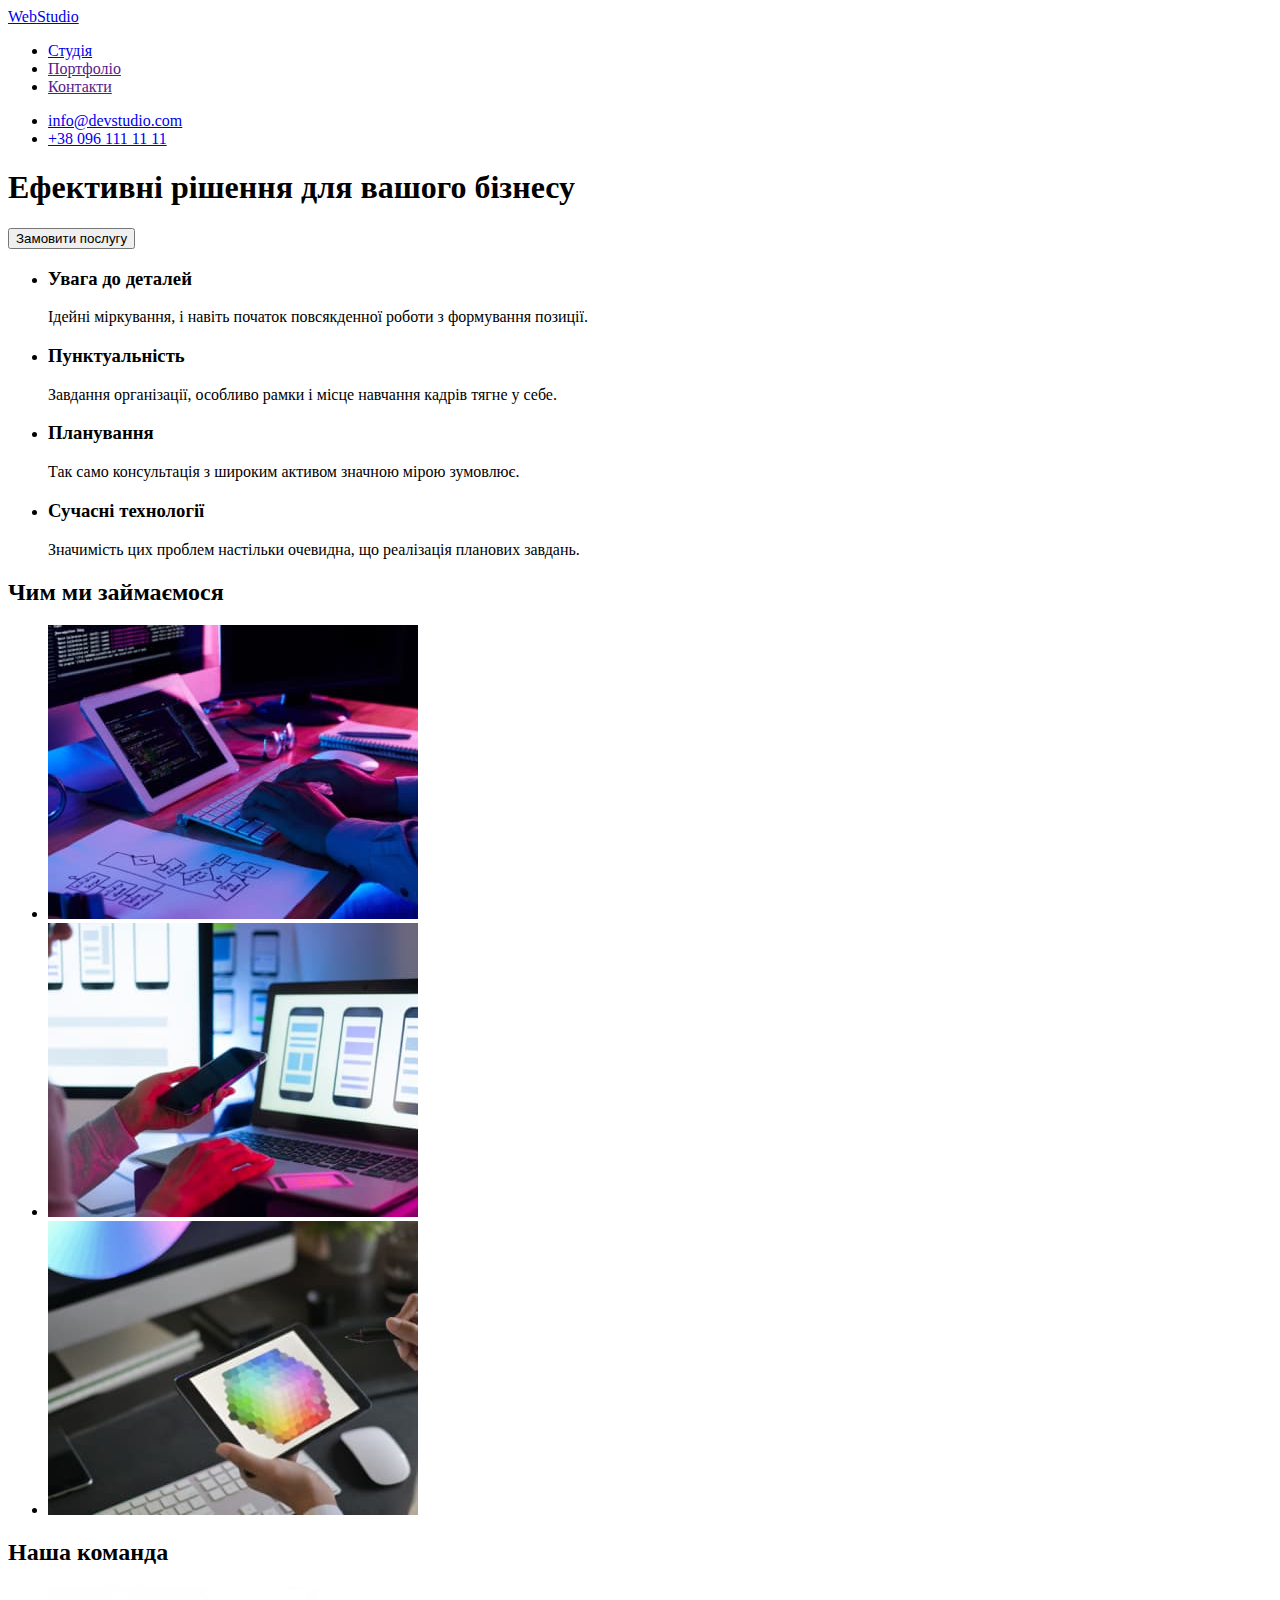
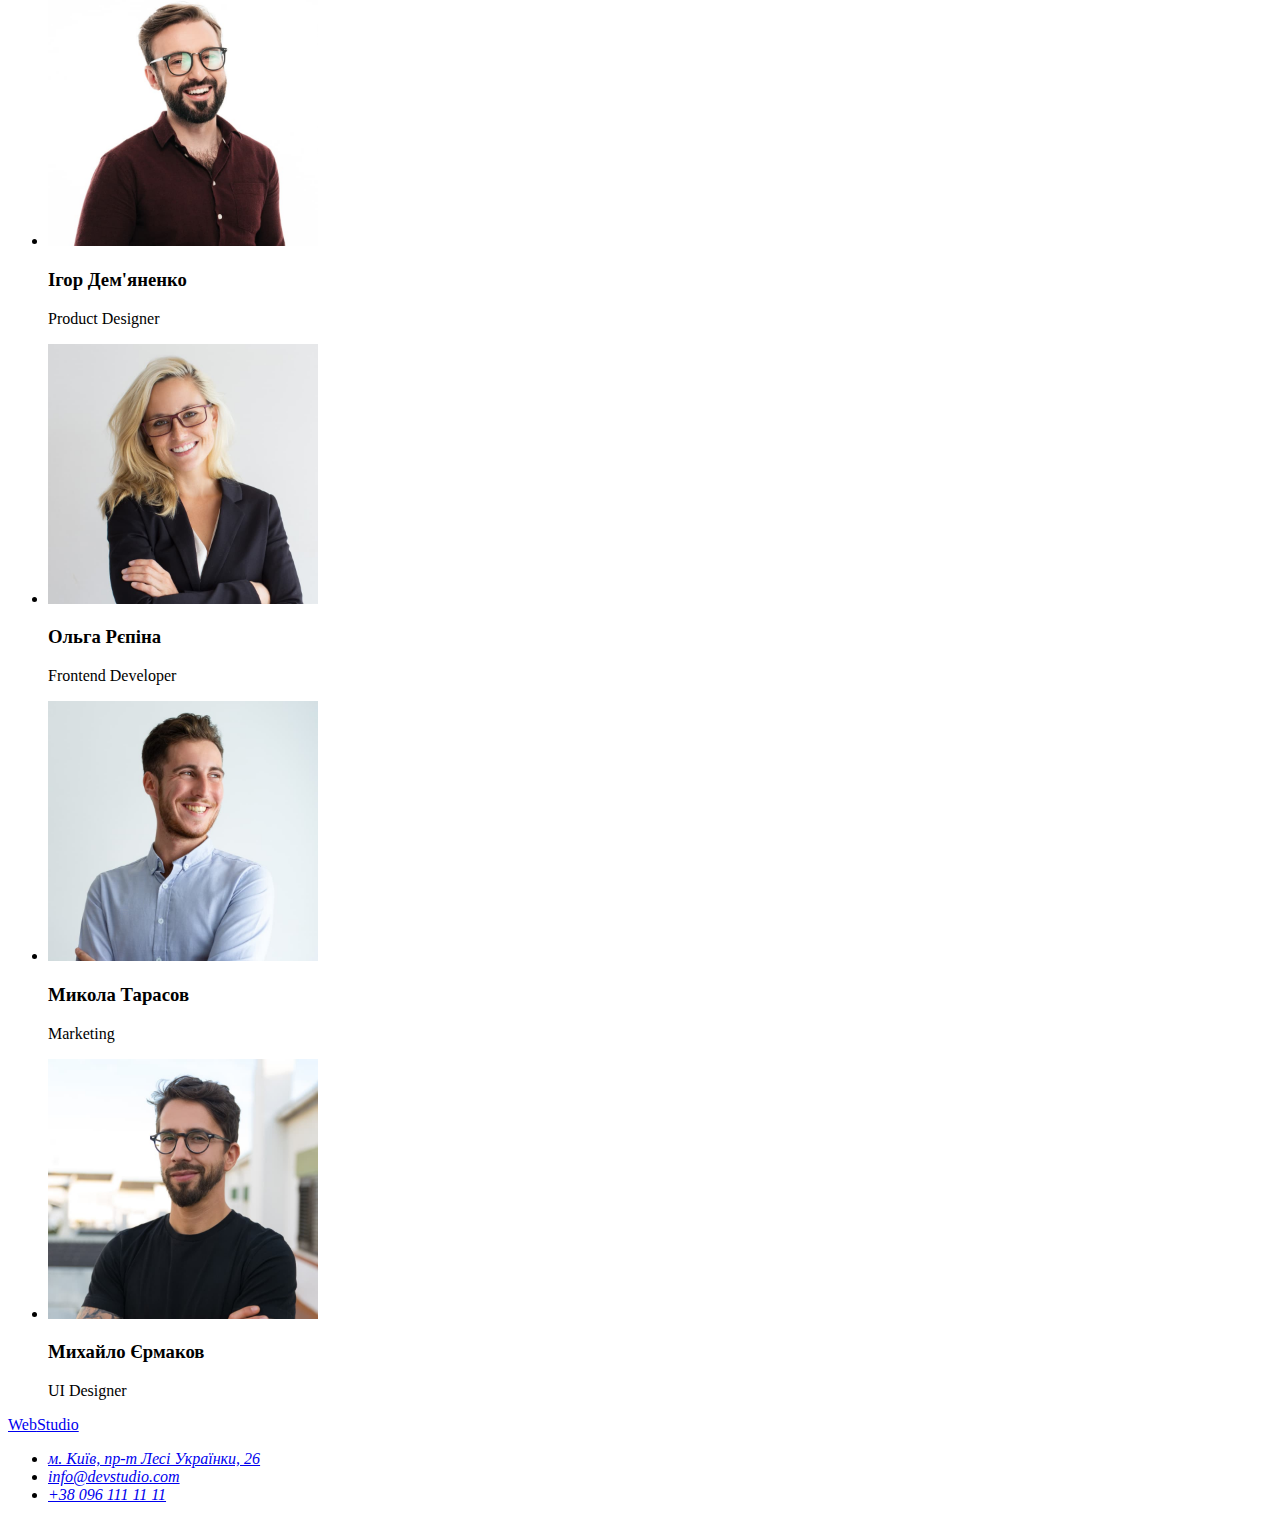
==== index.html @ d1d33bdf "hw-1" ====
<!DOCTYPE html>
<html lang="uk">
  <head>
    <meta charset="UTF-8" />
    <meta http-equiv="X-UA-Compatible" content="IE=edge" />
    <meta name="viewport" content="width=device-width, initial-scale=1.0" />
    <title>WebStudio</title>
  </head>
  <body>
    <header>
      <nav>
        <a href="./index.html">Web<span>Studio</span></a>
        <ul>
          <li><a href="./index.html">Студія</a></li>
          <li><a href="">Портфоліо</a></li>
          <li><a href="">Контакти</a></li>
        </ul>
      </nav>
      <ul>
        <li><a href="mailto:info@devstudio.com">info@devstudio.com</a></li>
        <li><a href="tel:+380961111111">+38 096 111 11 11</a></li>
      </ul>
    </header>
    <main>
      <section>
        <h1>Ефективні рішення для вашого бізнесу</h1>
        <button type="button">Замовити послугу</button>
      </section>
      <section>
        <h2 hidden>Наші переваги</h2>
        <ul>
          <li>
            <h3>Увага до деталей</h3>
            <p>
              Ідейні міркування, і навіть початок повсякденної роботи з
              формування позиції.
            </p>
          </li>
          <li>
            <h3>Пунктуальність</h3>
            <p>
              Завдання організації, особливо рамки і місце навчання кадрів тягне
              у себе.
            </p>
          </li>
          <li>
            <h3>Планування</h3>
            <p>
              Так само консультація з широким активом значною мірою зумовлює.
            </p>
          </li>
          <li>
            <h3>Сучасні технології</h3>
            <p>
              Значимість цих проблем настільки очевидна, що реалізація планових
              завдань.
            </p>
          </li>
        </ul>
      </section>
      <section>
        <h2>Чим ми займаємося</h2>
        <ul>
          <li>
            <img
              src="./img/box-1.jpg"
              alt="Ми створюємо сайт"
              width="370"
              height="294"
            />
          </li>
          <li>
            <img
              src="./img/box-2.jpg"
              alt="Ми тестуємо сайт"
              width="370"
              height="294"
            />
          </li>
          <li>
            <img
              src="./img/box-3.jpg"
              alt="Ми робимо дезайн сайту"
              width="370"
              height="294"
            />
          </li>
        </ul>
      </section>
      <section>
        <h2>Наша команда</h2>
        <ul>
          <li>
            <img
              src="./img/team-card-1.jpg"
              alt="Ігор Дем'яненко"
              width="270"
              height="260"
            />
            <h3>Ігор Дем'яненко</h3>
            <p lang="eu">Product Designer</p>
          </li>
          <li>
            <img
              src="./img/team-card-2.jpg"
              alt="Ольга Рєпіна"
              width="270"
              height="260"
            />
            <h3>Ольга Рєпіна</h3>
            <p lang="eu">Frontend Developer</p>
          </li>
          <li>
            <img
              src="./img/team-card-3.jpg"
              alt="Микола Тарасов"
              width="270"
              height="260"
            />
            <h3>Микола Тарасов</h3>
            <p lang="eu">Marketing</p>
          </li>
          <li>
            <img
              src="./img/team-card-4.jpg"
              alt="Михайло Єрмаков"
              width="270"
              height="260"
            />
            <h3>Михайло Єрмаков</h3>
            <p lang="eu">UI Designer</p>
          </li>
        </ul>
      </section>
    </main>
    <footer>
      <a href="./index.html">Web<span>Studio</span></a>
      <address>
        <ul>
          <li>
            <a
              href="https://maps.app.goo.gl/oo9JEj8RaT61p5Eb7"
              target="_blank"
              rel="noreferrer noopener nofollow"
              >м. Київ, пр-т Лесі Українки, 26</a
            >
          </li>
          <li><a href="mailto:info@devstudio.com">info@devstudio.com</a></li>
          <li><a href="tel:+380961111111">+38 096 111 11 11</a></li>
        </ul>
      </address>
    </footer>
  </body>
</html>
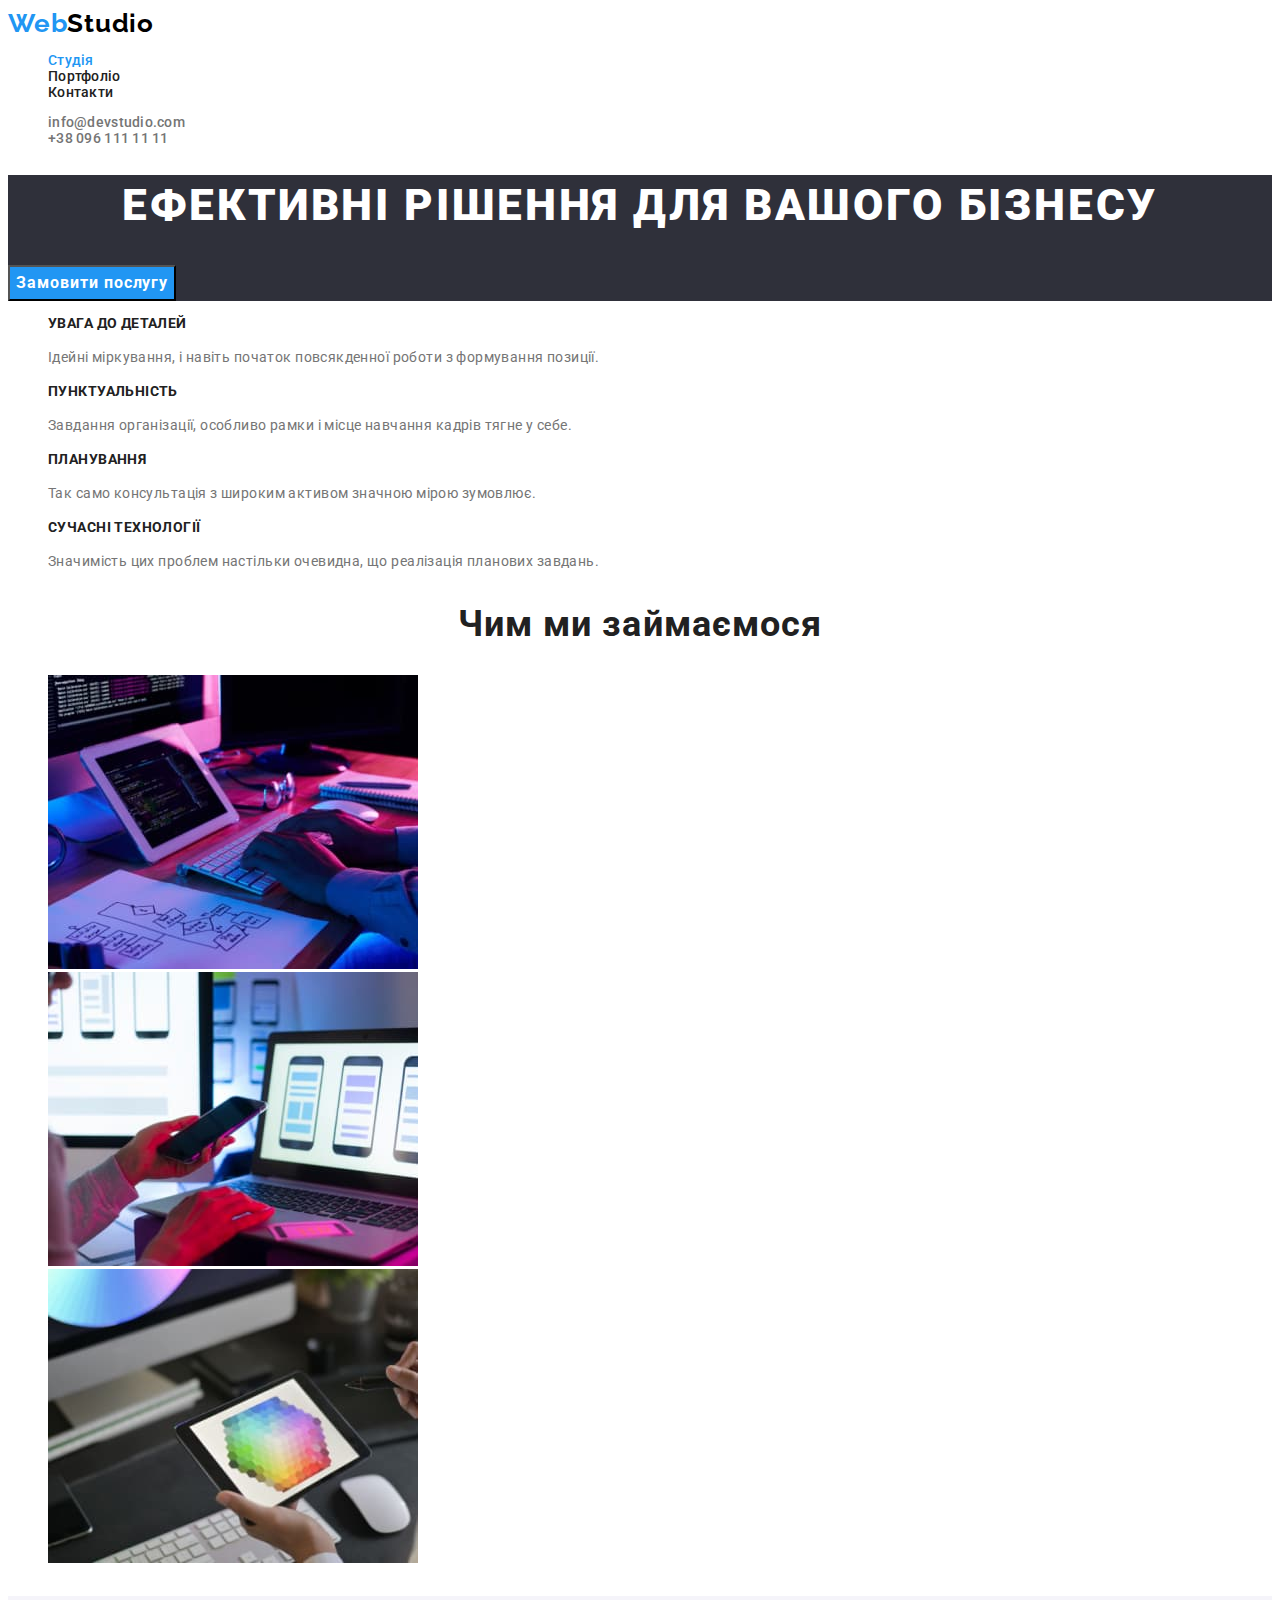
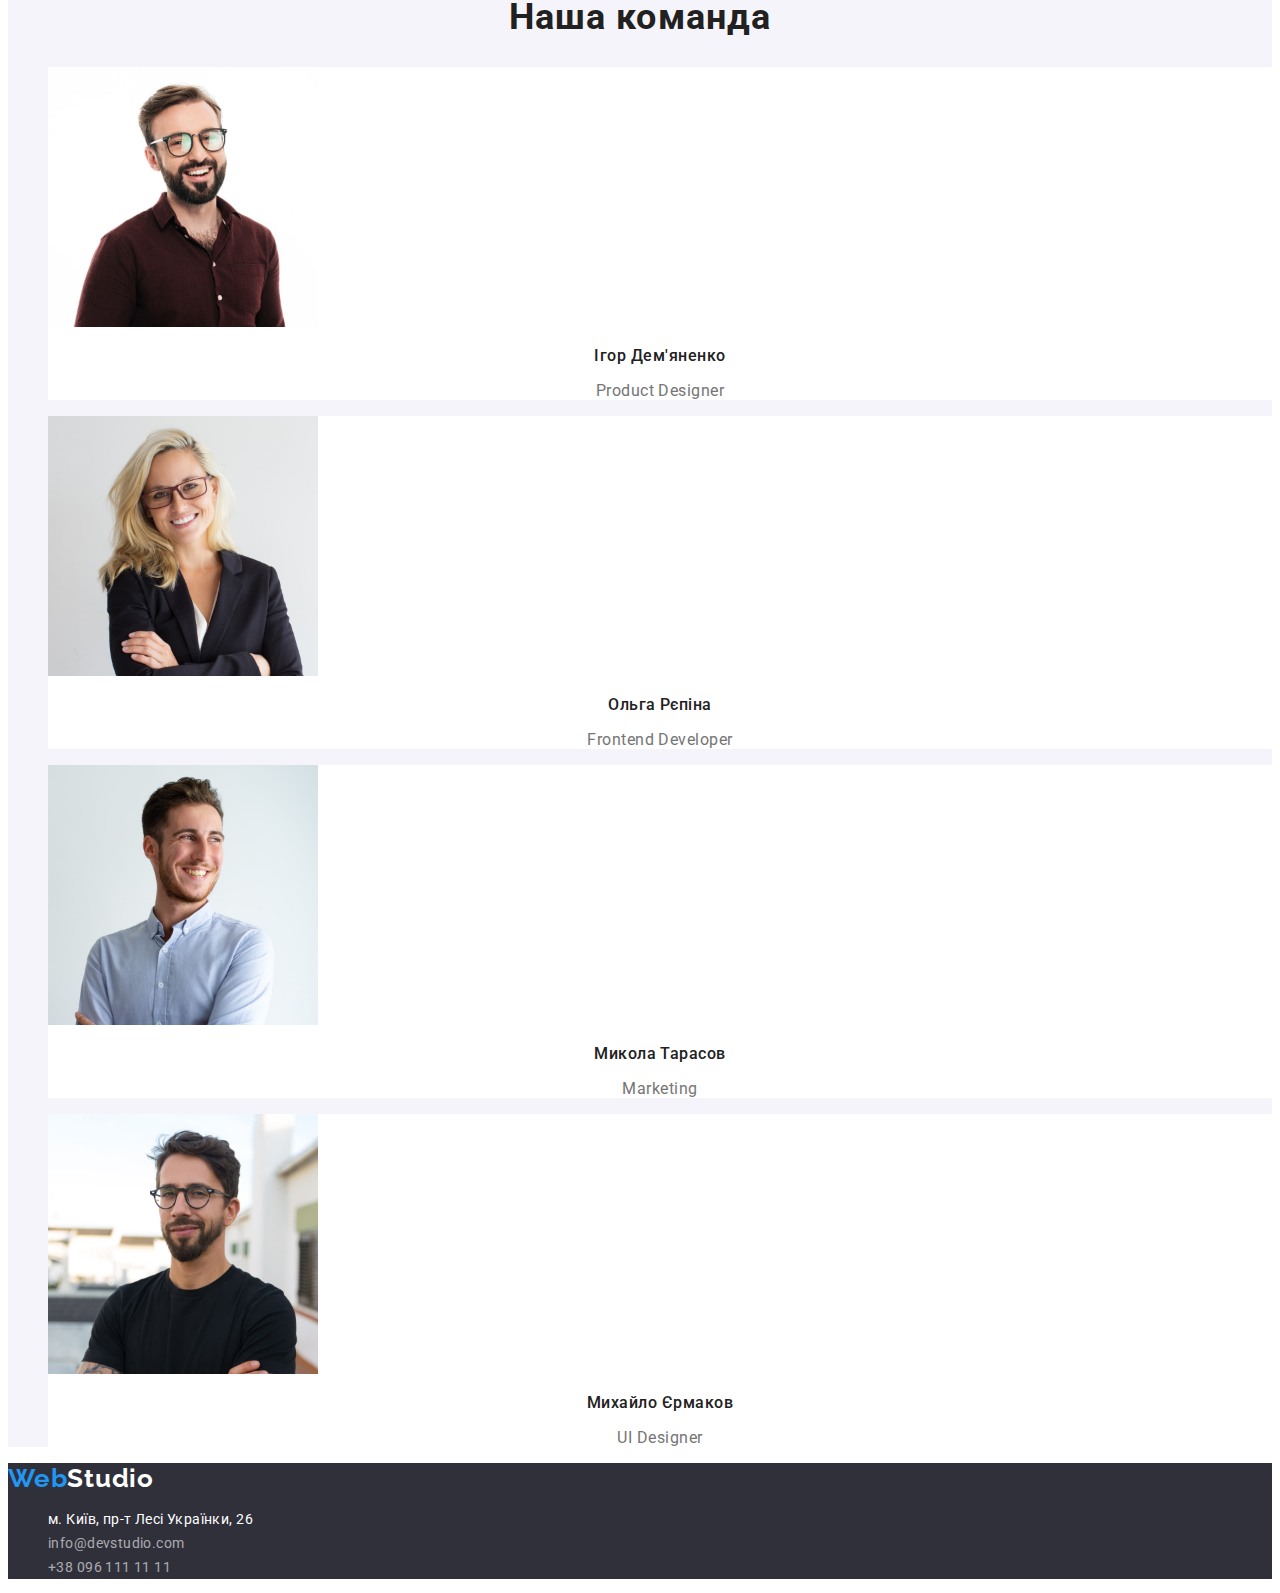
==== commit fa32b055: "hw-2" ====
--- a/index.html
+++ b/index.html
@@ -4,149 +4,196 @@
     <meta charset="UTF-8" />
     <meta http-equiv="X-UA-Compatible" content="IE=edge" />
     <meta name="viewport" content="width=device-width, initial-scale=1.0" />
+    <link rel="preconnect" href="https://fonts.googleapis.com" />
+    <link rel="preconnect" href="https://fonts.gstatic.com" crossorigin />
+    <link
+      href="https://fonts.googleapis.com/css2?family=Raleway:wght@700&family=Roboto:wght@400;500;700;900&display=swap"
+      rel="stylesheet"
+    />
+    <link rel="stylesheet" href="./css/styles.css" />
     <title>WebStudio</title>
   </head>
   <body>
-    <header>
-      <nav>
-        <a href="./index.html">Web<span>Studio</span></a>
-        <ul>
-          <li><a href="./index.html">Студія</a></li>
-          <li><a href="">Портфоліо</a></li>
-          <li><a href="">Контакти</a></li>
+    <header class="header">
+      <nav class="navigation">
+        <a href="./index.html" lang="eu" class="accent-logo link"
+          >Web<span class="header-logo">Studio</span></a
+        >
+        <ul class="navigation-list list">
+          <li class="navigation-item">
+            <a href="./index.html" class="navigation-link link current"
+              >Студія</a
+            >
+          </li>
+          <li class="navigation-item">
+            <a href="./portfolio.html" class="navigation-link link"
+              >Портфоліо</a
+            >
+          </li>
+          <li class="navigation-item">
+            <a href="" class="navigation-link link">Контакти</a>
+          </li>
         </ul>
       </nav>
-      <ul>
-        <li><a href="mailto:info@devstudio.com">info@devstudio.com</a></li>
-        <li><a href="tel:+380961111111">+38 096 111 11 11</a></li>
+      <ul class="contacts-list list">
+        <li class="contacts-item">
+          <a href="mailto:info@devstudio.com" class="contacts-link link"
+            >info@devstudio.com</a
+          >
+        </li>
+        <li class="contacts-item">
+          <a href="tel:+380961111111" class="contacts-link link"
+            >+38 096 111 11 11</a
+          >
+        </li>
       </ul>
     </header>
     <main>
-      <section>
-        <h1>Ефективні рішення для вашого бізнесу</h1>
-        <button type="button">Замовити послугу</button>
-      </section>
-      <section>
-        <h2 hidden>Наші переваги</h2>
-        <ul>
-          <li>
-            <h3>Увага до деталей</h3>
-            <p>
+      <section class="hero section">
+        <h1 class="hero-title">Ефективні рішення для вашого бізнесу</h1>
+        <button type="button" class="hero-btn btn">Замовити послугу</button>
+      </section>
+      <section class="advantages section">
+        <h2 class="visually-hidden">Наші переваги</h2>
+        <ul class="advantages-list list">
+          <li class="advantages-item">
+            <h3 class="advantages-title">Увага до деталей</h3>
+            <p class="advantages-text">
               Ідейні міркування, і навіть початок повсякденної роботи з
               формування позиції.
             </p>
           </li>
-          <li>
-            <h3>Пунктуальність</h3>
-            <p>
+          <li class="advantages-item">
+            <h3 class="advantages-title">Пунктуальність</h3>
+            <p class="advantages-text">
               Завдання організації, особливо рамки і місце навчання кадрів тягне
               у себе.
             </p>
           </li>
-          <li>
-            <h3>Планування</h3>
-            <p>
+          <li class="advantages-item">
+            <h3 class="advantages-title">Планування</h3>
+            <p class="advantages-text">
               Так само консультація з широким активом значною мірою зумовлює.
             </p>
           </li>
-          <li>
-            <h3>Сучасні технології</h3>
-            <p>
+          <li class="advantages-item">
+            <h3 class="advantages-title">Сучасні технології</h3>
+            <p class="advantages-text">
               Значимість цих проблем настільки очевидна, що реалізація планових
               завдань.
             </p>
           </li>
         </ul>
       </section>
-      <section>
-        <h2>Чим ми займаємося</h2>
-        <ul>
-          <li>
+      <section class="work section">
+        <h2 class="work-title">Чим ми займаємося</h2>
+        <ul class="work-list list">
+          <li class="work-item">
             <img
               src="./img/box-1.jpg"
               alt="Ми створюємо сайт"
               width="370"
               height="294"
-            />
-          </li>
-          <li>
+              class="work-image"
+            />
+          </li>
+          <li class="work-item">
             <img
               src="./img/box-2.jpg"
               alt="Ми тестуємо сайт"
               width="370"
               height="294"
-            />
-          </li>
-          <li>
+              class="work-image"
+            />
+          </li>
+          <li class="work-item">
             <img
               src="./img/box-3.jpg"
               alt="Ми робимо дезайн сайту"
               width="370"
               height="294"
-            />
-          </li>
-        </ul>
-      </section>
-      <section>
-        <h2>Наша команда</h2>
-        <ul>
-          <li>
+              class="work-image"
+            />
+          </li>
+        </ul>
+      </section>
+      <section class="team section">
+        <h2 class="team-title">Наша команда</h2>
+        <ul class="team-list list">
+          <li class="team-item">
             <img
               src="./img/team-card-1.jpg"
               alt="Ігор Дем'яненко"
               width="270"
               height="260"
-            />
-            <h3>Ігор Дем'яненко</h3>
-            <p lang="eu">Product Designer</p>
-          </li>
-          <li>
+              class="tean-image"
+            />
+            <h3 class="team-name">Ігор Дем'яненко</h3>
+            <p lang="eu" class="team-position">Product Designer</p>
+          </li>
+          <li class="team-item">
             <img
               src="./img/team-card-2.jpg"
               alt="Ольга Рєпіна"
               width="270"
               height="260"
-            />
-            <h3>Ольга Рєпіна</h3>
-            <p lang="eu">Frontend Developer</p>
-          </li>
-          <li>
+              class="tean-image"
+            />
+            <h3 class="team-name">Ольга Рєпіна</h3>
+            <p lang="eu" class="team-position">Frontend Developer</p>
+          </li>
+          <li class="team-item">
             <img
               src="./img/team-card-3.jpg"
               alt="Микола Тарасов"
               width="270"
               height="260"
-            />
-            <h3>Микола Тарасов</h3>
-            <p lang="eu">Marketing</p>
-          </li>
-          <li>
+              class="tean-image"
+            />
+            <h3 class="team-name">Микола Тарасов</h3>
+            <p lang="eu" class="team-position">Marketing</p>
+          </li>
+          <li class="team-item">
             <img
               src="./img/team-card-4.jpg"
               alt="Михайло Єрмаков"
               width="270"
               height="260"
-            />
-            <h3>Михайло Єрмаков</h3>
-            <p lang="eu">UI Designer</p>
+              class="tean-image"
+            />
+            <h3 class="team-name">Михайло Єрмаков</h3>
+            <p lang="eu" class="team-position">UI Designer</p>
           </li>
         </ul>
       </section>
     </main>
-    <footer>
-      <a href="./index.html">Web<span>Studio</span></a>
-      <address>
-        <ul>
-          <li>
+    <footer class="footer">
+      <a href="./index.html" lang="eu" class="accent-logo link"
+        >Web<span class="footer-logo">Studio</span></a
+      >
+      <address class="address">
+        <ul class="address-list list">
+          <li class="address-item">
             <a
               href="https://maps.app.goo.gl/oo9JEj8RaT61p5Eb7"
               target="_blank"
               rel="noreferrer noopener nofollow"
+              class="first-address-link link"
               >м. Київ, пр-т Лесі Українки, 26</a
             >
           </li>
-          <li><a href="mailto:info@devstudio.com">info@devstudio.com</a></li>
-          <li><a href="tel:+380961111111">+38 096 111 11 11</a></li>
+          <li class="address-item">
+            <a
+              href="mailto:info@devstudio.com"
+              class="secondary-address-link link"
+              >info@devstudio.com</a
+            >
+          </li>
+          <li class="address-item">
+            <a href="tel:+380961111111" class="secondary-address-link link"
+              >+38 096 111 11 11</a
+            >
+          </li>
         </ul>
       </address>
     </footer>
--- a/css/styles.css
+++ b/css/styles.css
@@ -0,0 +1,316 @@
+:root {
+  --primary-color: #757575;
+  --secondary-color: #212121;
+  --accent-color: #2196f3;
+  --black-color: #000;
+  --white-color: #fff;
+  --address-secondary-color: rgba(255, 255, 255, 0.6);
+  --primary-background-color: #fff;
+  --secondary-background-color: #2f303a;
+  --active-btn-background-color: #188ce8;
+  --gray-background-color: #f5f4fa;
+}
+
+body {
+  font-family: "Roboto", sans-serif;
+  font-size: 14px;
+  letter-spacing: 0.03em;
+  color: var(--primary-color);
+  background-color: var(--primary-background-color);
+}
+
+.link {
+  text-decoration: none;
+}
+
+.list {
+  list-style: none;
+}
+
+.btn {
+}
+
+.section {
+}
+
+/* --------------------------HEADER------------------------ */
+
+.header {
+}
+
+.navigation {
+}
+
+.accent-logo {
+  font-family: "Raleway", sans-serif;
+  font-weight: 700;
+  font-size: 26px;
+  letter-spacing: 0.03em;
+  color: var(--accent-color);
+}
+
+.header-logo {
+  color: var(--black-color);
+}
+
+.navigation-list {
+}
+
+.navigation-item {
+}
+
+.navigation-link {
+  font-weight: 500;
+  font-size: 14px;
+  letter-spacing: 0.02em;
+  color: var(--secondary-color);
+}
+
+.navigation-link.current {
+  color: var(--accent-color);
+}
+
+.contacts-list {
+}
+
+.contacts-item {
+}
+
+.contacts-link {
+  font-weight: 500;
+  font-size: 14px;
+  letter-spacing: 0.02em;
+  color: var(--primary-color);
+}
+
+.navigation-link:hover,
+.navigation-link:focus,
+.contacts-link:hover,
+.contacts-link:focus {
+  color: var(--accent-color);
+}
+
+/* --------------------------HERO------------------------ */
+
+.hero {
+  background-color: var(--secondary-background-color);
+}
+
+.hero-title {
+  font-weight: 900;
+  font-size: 44px;
+  line-height: 1.36364;
+  letter-spacing: 0.06em;
+  text-transform: uppercase;
+  text-align: center;
+  color: var(--white-color);
+}
+
+.hero-btn {
+  font-family: inherit;
+  font-weight: 700;
+  font-size: 16px;
+  line-height: 1.875;
+  letter-spacing: 0.06em;
+  text-align: center;
+  color: var(--white-color);
+  background-color: var(--accent-color);
+  cursor: pointer;
+}
+
+.hero-btn:hover,
+.hero-btn:focus {
+  background-color: var(--active-btn-background-color);
+}
+
+/* --------------------------Advantages------------------------ */
+
+.advantages {
+}
+
+.visually-hidden {
+  position: absolute;
+  width: 1px;
+  height: 1px;
+  margin: -1px;
+  border: 0;
+  padding: 0;
+
+  white-space: nowrap;
+  clip-path: inset(100%);
+  clip: rect(0 0 0 0);
+  overflow: hidden;
+}
+
+.advantages-list {
+}
+
+.advantages-item {
+}
+
+.advantages-title {
+  font-weight: 700;
+  font-size: 14px;
+  letter-spacing: 0.03em;
+  text-transform: uppercase;
+  color: var(--secondary-color);
+}
+
+.advantages-text {
+  line-height: 1.71429;
+}
+
+/* --------------------------Work------------------------ */
+
+.work {
+}
+
+.work-title {
+  font-weight: 700;
+  font-size: 36px;
+  letter-spacing: 0.03em;
+  text-align: center;
+  color: var(--secondary-color);
+}
+
+.work-list {
+}
+
+.work-item {
+}
+
+.work-image {
+}
+
+/* --------------------------Team------------------------ */
+
+.team {
+  background-color: var(--gray-background-color);
+}
+
+.team-title {
+  font-weight: 700;
+  font-size: 36px;
+  letter-spacing: 0.03em;
+  text-align: center;
+  color: var(--secondary-color);
+}
+
+.team-list {
+}
+
+.team-item {
+  background-color: var(--primary-background-color);
+}
+
+.tean-image {
+}
+
+.team-name {
+  font-weight: 500;
+  font-size: 16px;
+  letter-spacing: 0.03em;
+  text-align: center;
+  color: var(--secondary-color);
+}
+
+.team-position {
+  font-size: 16px;
+  letter-spacing: 0.03em;
+  text-align: center;
+}
+
+/* --------------------------Footer------------------------ */
+
+.footer {
+  background-color: var(--secondary-background-color);
+}
+.footer-logo {
+  color: var(--white-color);
+}
+
+.address {
+  font-style: normal;
+}
+
+.address-list {
+}
+
+.first-address-link,
+.secondary-address-link {
+  line-height: 1.71429;
+}
+
+.first-address-link {
+  color: var(--white-color);
+}
+
+.secondary-address-link {
+  color: var(--address-secondary-color);
+}
+
+.first-address-link:hover,
+.secondary-address-link:hover,
+.first-address-link:focus,
+.secondary-address-link:focus {
+  color: var(--accent-color);
+}
+
+/* --------------------------Portfolio------------------------ */
+
+.portfolio {
+}
+
+.portfolio-title {
+}
+
+.filter-list {
+}
+
+.filter-item {
+}
+
+.filter-btn {
+  font-family: inherit;
+  font-weight: 500;
+  font-size: 16px;
+  line-height: 1.625;
+  letter-spacing: 0.03em;
+  text-align: center;
+  color: var(--secondary-color);
+  background-color: var(--gray-background-color);
+  cursor: pointer;
+}
+
+.filter-btn:hover,
+.filter-btn:focus {
+  background-color: var(--accent-color);
+  color: var(--white-color);
+}
+
+.portfolio-list {
+}
+
+.portfolio-item {
+}
+
+.portfolio-link {
+}
+
+.portfolio-image {
+}
+
+.portfolio-name {
+  font-weight: 700;
+  font-size: 18px;
+  line-height: 2;
+  letter-spacing: 0.06em;
+  color: var(--secondary-color);
+}
+
+.portfolio-description {
+  font-size: 16px;
+  line-height: 1.875;
+  letter-spacing: 0.03em;
+  color: var(--primary-color);
+}
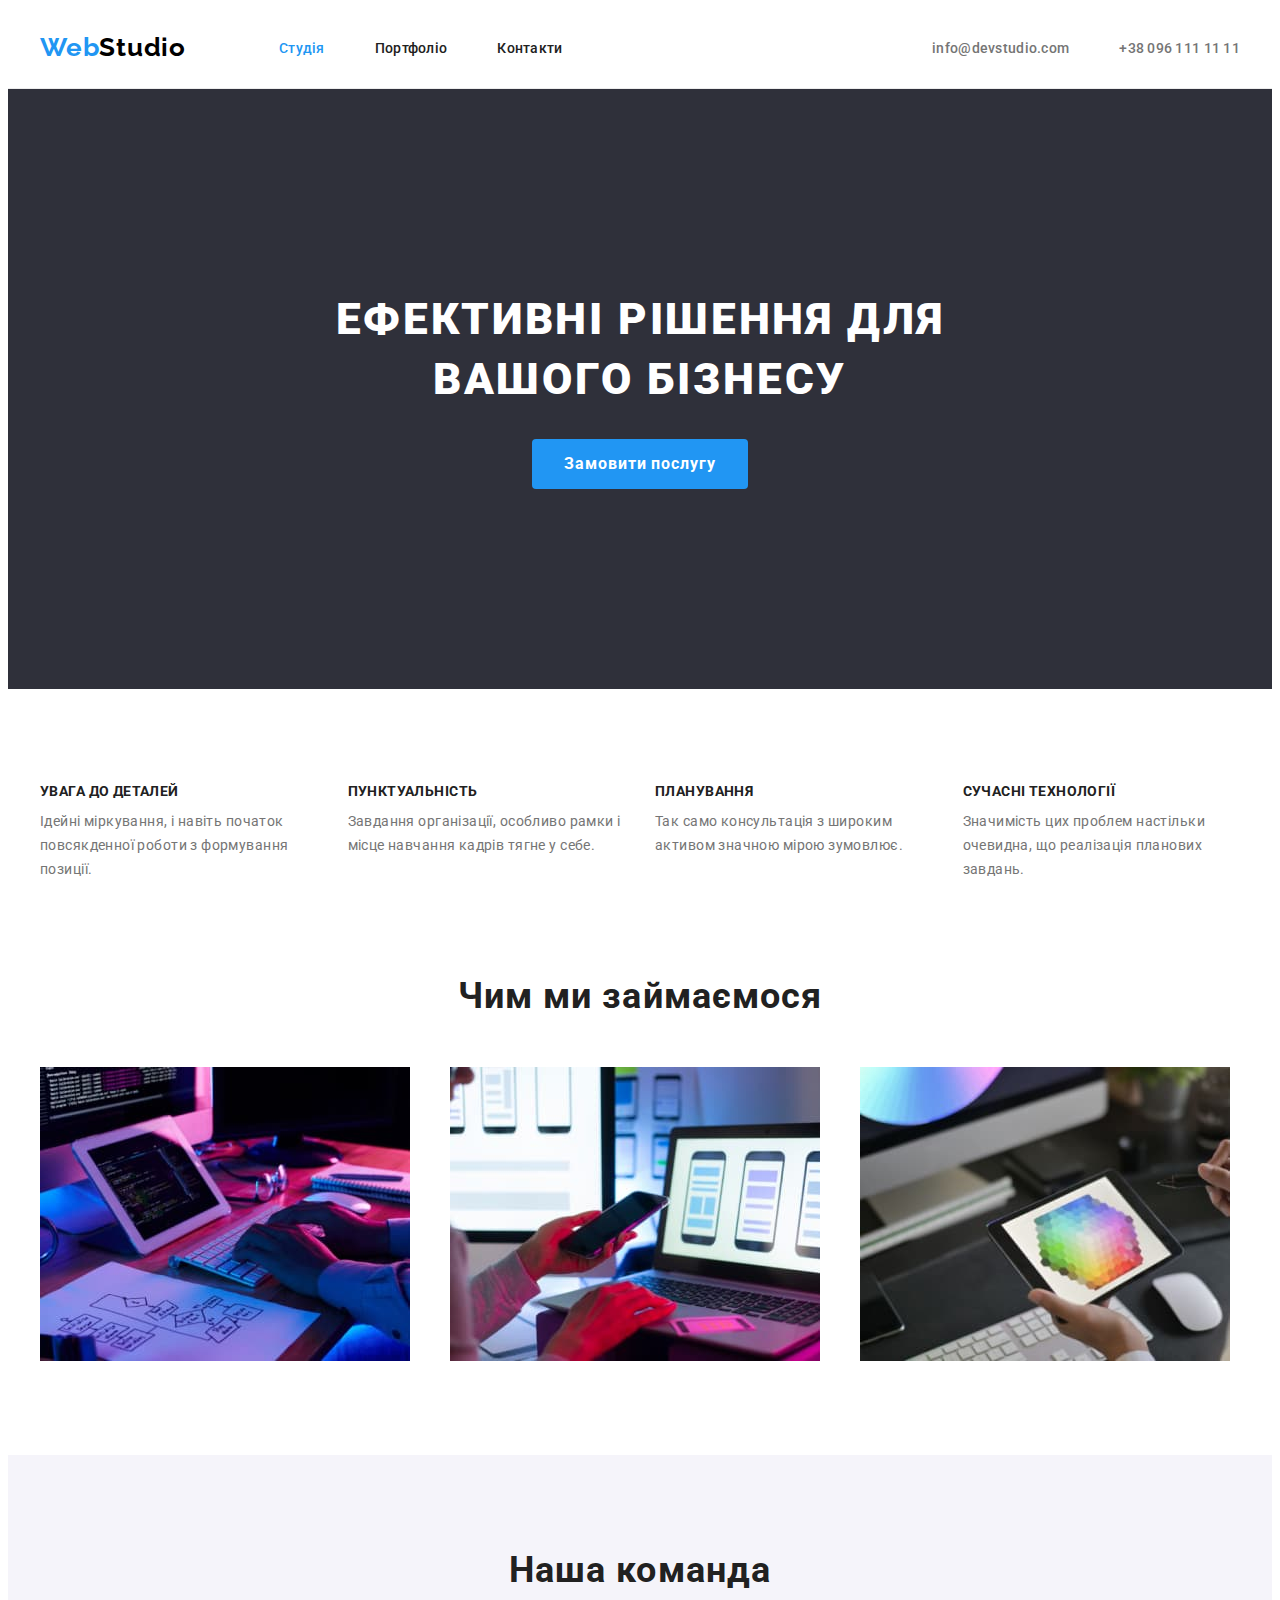
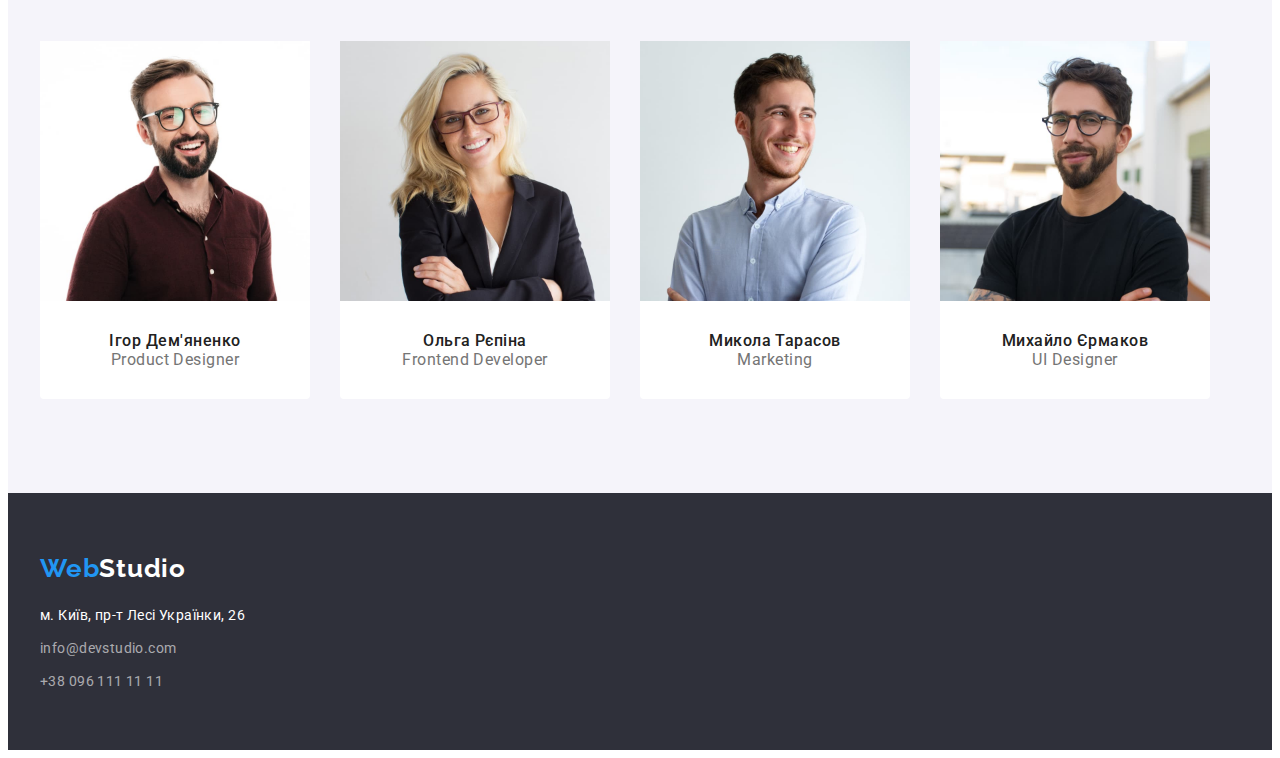
==== commit 6c50db62: "hw-3" ====
--- a/index.html
+++ b/index.html
@@ -4,49 +4,61 @@
     <meta charset="UTF-8" />
     <meta http-equiv="X-UA-Compatible" content="IE=edge" />
     <meta name="viewport" content="width=device-width, initial-scale=1.0" />
+    <title>WebStudio</title>
     <link rel="preconnect" href="https://fonts.googleapis.com" />
     <link rel="preconnect" href="https://fonts.gstatic.com" crossorigin />
     <link
       href="https://fonts.googleapis.com/css2?family=Raleway:wght@700&family=Roboto:wght@400;500;700;900&display=swap"
       rel="stylesheet"
     />
+    <link
+      rel="stylesheet"
+      href="https://cdnjs.cloudflare.com/ajax/libs/modern-normalize/3.0.1/modern-normalize.min.css"
+      integrity="sha512-q6WgHqiHlKyOqslT/lgBgodhd03Wp4BEqKeW6nNtlOY4quzyG3VoQKFrieaCeSnuVseNKRGpGeDU3qPmabCANg=="
+      crossorigin="anonymous"
+      referrerpolicy="no-referrer"
+    />
     <link rel="stylesheet" href="./css/styles.css" />
-    <title>WebStudio</title>
   </head>
   <body>
     <header class="header">
-      <nav class="navigation">
-        <a href="./index.html" lang="eu" class="accent-logo link"
-          >Web<span class="header-logo">Studio</span></a
-        >
-        <ul class="navigation-list list">
-          <li class="navigation-item">
-            <a href="./index.html" class="navigation-link link current"
-              >Студія</a
+      <div class="container header-container">
+        <nav class="navigation">
+          <a href="./index.html" lang="eu" class="accent-logo link"
+            >Web<span class="header-logo">Studio</span></a
+          >
+          <ul class="navigation-list list">
+            <li class="navigation-item">
+              <a href="./index.html" class="navigation-link link current"
+                >Студія</a
+              >
+            </li>
+
+            <li class="navigation-item">
+              <a href="./portfolio.html" class="navigation-link link"
+                >Портфоліо</a
+              >
+            </li>
+
+            <li class="navigation-item">
+              <a href="" class="navigation-link link">Контакти</a>
+            </li>
+          </ul>
+        </nav>
+        <ul class="contacts-list list">
+          <li class="contacts-item">
+            <a href="mailto:info@devstudio.com" class="contacts-link link"
+              >info@devstudio.com</a
             >
           </li>
-          <li class="navigation-item">
-            <a href="./portfolio.html" class="navigation-link link"
-              >Портфоліо</a
+
+          <li class="contacts-item">
+            <a href="tel:+380961111111" class="contacts-link link"
+              >+38 096 111 11 11</a
             >
           </li>
-          <li class="navigation-item">
-            <a href="" class="navigation-link link">Контакти</a>
-          </li>
         </ul>
-      </nav>
-      <ul class="contacts-list list">
-        <li class="contacts-item">
-          <a href="mailto:info@devstudio.com" class="contacts-link link"
-            >info@devstudio.com</a
-          >
-        </li>
-        <li class="contacts-item">
-          <a href="tel:+380961111111" class="contacts-link link"
-            >+38 096 111 11 11</a
-          >
-        </li>
-      </ul>
+      </div>
     </header>
     <main>
       <section class="hero section">
@@ -54,148 +66,169 @@
         <button type="button" class="hero-btn btn">Замовити послугу</button>
       </section>
       <section class="advantages section">
-        <h2 class="visually-hidden">Наші переваги</h2>
-        <ul class="advantages-list list">
-          <li class="advantages-item">
-            <h3 class="advantages-title">Увага до деталей</h3>
-            <p class="advantages-text">
-              Ідейні міркування, і навіть початок повсякденної роботи з
-              формування позиції.
-            </p>
-          </li>
-          <li class="advantages-item">
-            <h3 class="advantages-title">Пунктуальність</h3>
-            <p class="advantages-text">
-              Завдання організації, особливо рамки і місце навчання кадрів тягне
-              у себе.
-            </p>
-          </li>
-          <li class="advantages-item">
-            <h3 class="advantages-title">Планування</h3>
-            <p class="advantages-text">
-              Так само консультація з широким активом значною мірою зумовлює.
-            </p>
-          </li>
-          <li class="advantages-item">
-            <h3 class="advantages-title">Сучасні технології</h3>
-            <p class="advantages-text">
-              Значимість цих проблем настільки очевидна, що реалізація планових
-              завдань.
-            </p>
-          </li>
-        </ul>
+        <div class="container">
+          <h2 class="visually-hidden">Наші переваги</h2>
+          <ul class="advantages-list list">
+            <li class="advantages-item">
+              <h3 class="advantages-title">Увага до деталей</h3>
+              <p class="advantages-text">
+                Ідейні міркування, і навіть початок повсякденної роботи з
+                формування позиції.
+              </p>
+            </li>
+            <li class="advantages-item">
+              <h3 class="advantages-title">Пунктуальність</h3>
+              <p class="advantages-text">
+                Завдання організації, особливо рамки і місце навчання кадрів
+                тягне у себе.
+              </p>
+            </li>
+            <li class="advantages-item">
+              <h3 class="advantages-title">Планування</h3>
+              <p class="advantages-text">
+                Так само консультація з широким активом значною мірою зумовлює.
+              </p>
+            </li>
+            <li class="advantages-item">
+              <h3 class="advantages-title">Сучасні технології</h3>
+              <p class="advantages-text">
+                Значимість цих проблем настільки очевидна, що реалізація
+                планових завдань.
+              </p>
+            </li>
+          </ul>
+        </div>
       </section>
       <section class="work section">
-        <h2 class="work-title">Чим ми займаємося</h2>
-        <ul class="work-list list">
-          <li class="work-item">
-            <img
-              src="./img/box-1.jpg"
-              alt="Ми створюємо сайт"
-              width="370"
-              height="294"
-              class="work-image"
-            />
-          </li>
-          <li class="work-item">
-            <img
-              src="./img/box-2.jpg"
-              alt="Ми тестуємо сайт"
-              width="370"
-              height="294"
-              class="work-image"
-            />
-          </li>
-          <li class="work-item">
-            <img
-              src="./img/box-3.jpg"
-              alt="Ми робимо дезайн сайту"
-              width="370"
-              height="294"
-              class="work-image"
-            />
-          </li>
-        </ul>
+        <div class="container">
+          <h2 class="work-title">Чим ми займаємося</h2>
+          <ul class="work-list list">
+            <li class="work-item">
+              <img
+                src="./img/box-1.jpg"
+                alt="Ми створюємо сайт"
+                width="370"
+                height="294"
+                class="work-image"
+              />
+            </li>
+
+            <li class="work-item">
+              <img
+                src="./img/box-2.jpg"
+                alt="Ми тестуємо сайт"
+                width="370"
+                height="294"
+                class="work-image"
+              />
+            </li>
+
+            <li class="work-item">
+              <img
+                src="./img/box-3.jpg"
+                alt="Ми робимо дезайн сайту"
+                width="370"
+                height="294"
+                class="work-image"
+              />
+            </li>
+          </ul>
+        </div>
       </section>
       <section class="team section">
-        <h2 class="team-title">Наша команда</h2>
-        <ul class="team-list list">
-          <li class="team-item">
-            <img
-              src="./img/team-card-1.jpg"
-              alt="Ігор Дем'яненко"
-              width="270"
-              height="260"
-              class="tean-image"
-            />
-            <h3 class="team-name">Ігор Дем'яненко</h3>
-            <p lang="eu" class="team-position">Product Designer</p>
-          </li>
-          <li class="team-item">
-            <img
-              src="./img/team-card-2.jpg"
-              alt="Ольга Рєпіна"
-              width="270"
-              height="260"
-              class="tean-image"
-            />
-            <h3 class="team-name">Ольга Рєпіна</h3>
-            <p lang="eu" class="team-position">Frontend Developer</p>
-          </li>
-          <li class="team-item">
-            <img
-              src="./img/team-card-3.jpg"
-              alt="Микола Тарасов"
-              width="270"
-              height="260"
-              class="tean-image"
-            />
-            <h3 class="team-name">Микола Тарасов</h3>
-            <p lang="eu" class="team-position">Marketing</p>
-          </li>
-          <li class="team-item">
-            <img
-              src="./img/team-card-4.jpg"
-              alt="Михайло Єрмаков"
-              width="270"
-              height="260"
-              class="tean-image"
-            />
-            <h3 class="team-name">Михайло Єрмаков</h3>
-            <p lang="eu" class="team-position">UI Designer</p>
-          </li>
-        </ul>
+        <div class="container">
+          <h2 class="team-title">Наша команда</h2>
+          <ul class="team-list list">
+            <li class="team-item">
+              <img
+                src="./img/team-card-1.jpg"
+                alt="Ігор Дем'яненко"
+                width="270"
+                height="260"
+                class="team-image"
+              />
+              <div class="team-wrap">
+                <h3 class="team-name">Ігор Дем'яненко</h3>
+                <p lang="eu" class="team-position">Product Designer</p>
+              </div>
+            </li>
+
+            <li class="team-item">
+              <img
+                src="./img/team-card-2.jpg"
+                alt="Ольга Рєпіна"
+                width="270"
+                height="260"
+                class="team-image"
+              />
+              <div class="team-wrap">
+                <h3 class="team-name">Ольга Рєпіна</h3>
+                <p lang="eu" class="team-position">Frontend Developer</p>
+              </div>
+            </li>
+
+            <li class="team-item">
+              <img
+                src="./img/team-card-3.jpg"
+                alt="Микола Тарасов"
+                width="270"
+                height="260"
+                class="team-image"
+              />
+              <div class="team-wrap">
+                <h3 class="team-name">Микола Тарасов</h3>
+                <p lang="eu" class="team-position">Marketing</p>
+              </div>
+            </li>
+
+            <li class="team-item">
+              <img
+                src="./img/team-card-4.jpg"
+                alt="Михайло Єрмаков"
+                width="270"
+                height="260"
+                class="team-image"
+              />
+              <div class="team-wrap">
+                <h3 class="team-name">Михайло Єрмаков</h3>
+                <p lang="eu" class="team-position">UI Designer</p>
+              </div>
+            </li>
+          </ul>
+        </div>
       </section>
     </main>
     <footer class="footer">
-      <a href="./index.html" lang="eu" class="accent-logo link"
-        >Web<span class="footer-logo">Studio</span></a
-      >
-      <address class="address">
-        <ul class="address-list list">
-          <li class="address-item">
-            <a
-              href="https://maps.app.goo.gl/oo9JEj8RaT61p5Eb7"
-              target="_blank"
-              rel="noreferrer noopener nofollow"
-              class="first-address-link link"
-              >м. Київ, пр-т Лесі Українки, 26</a
-            >
-          </li>
-          <li class="address-item">
-            <a
-              href="mailto:info@devstudio.com"
-              class="secondary-address-link link"
-              >info@devstudio.com</a
-            >
-          </li>
-          <li class="address-item">
-            <a href="tel:+380961111111" class="secondary-address-link link"
-              >+38 096 111 11 11</a
-            >
-          </li>
-        </ul>
-      </address>
+      <div class="container">
+        <a href="./index.html" lang="eu" class="footer-accent-logo link"
+          >Web<span class="footer-logo">Studio</span></a
+        >
+        <address class="address">
+          <ul class="address-list list">
+            <li class="address-item">
+              <a
+                href="https://maps.app.goo.gl/oo9JEj8RaT61p5Eb7"
+                target="_blank"
+                rel="noreferrer noopener nofollow"
+                class="first-address-link link"
+                >м. Київ, пр-т Лесі Українки, 26</a
+              >
+            </li>
+            <li class="address-item">
+              <a
+                href="mailto:info@devstudio.com"
+                class="secondary-address-link link"
+                >info@devstudio.com</a
+              >
+            </li>
+            <li class="address-item">
+              <a href="tel:+380961111111" class="secondary-address-link link"
+                >+38 096 111 11 11</a
+              >
+            </li>
+          </ul>
+        </address>
+      </div>
     </footer>
   </body>
 </html>
--- a/css/styles.css
+++ b/css/styles.css
@@ -11,6 +11,28 @@
   --gray-background-color: #f5f4fa;
 }
 
+p,
+h1,
+h2,
+h3,
+h4,
+h5,
+h6 {
+  margin: 0;
+}
+
+ul,
+ol {
+  margin: 0;
+  padding-left: 0;
+}
+
+img {
+  display: block;
+  max-width: 100%;
+  height: auto;
+}
+
 body {
   font-family: "Roboto", sans-serif;
   font-size: 14px;
@@ -28,24 +50,48 @@
 }
 
 .btn {
+  display: inline-block;
+  border: none;
+  text-align: center;
 }
 
 .section {
 }
 
+.container {
+  margin: 0 auto;
+  width: 1200px;
+  padding-left: 15px;
+  padding-right: 15px;
+  /* outline: 1px solid tomato; */
+}
+
 /* --------------------------HEADER------------------------ */
 
 .header {
+  border-bottom: 1px solid #ececec;
+}
+
+.header-container {
+  display: flex;
+  justify-content: space-between;
+  align-items: center;
 }
 
 .navigation {
+  display: flex;
 }
 
 .accent-logo {
+  padding-top: 24px;
+  padding-bottom: 25px;
+  margin-right: 93px;
+
   font-family: "Raleway", sans-serif;
   font-weight: 700;
   font-size: 26px;
   letter-spacing: 0.03em;
+
   color: var(--accent-color);
 }
 
@@ -54,15 +100,22 @@
 }
 
 .navigation-list {
+  display: flex;
+  gap: 50px;
 }
 
 .navigation-item {
 }
 
 .navigation-link {
+  display: block;
+  padding-top: 32px;
+  padding-bottom: 32px;
+
   font-weight: 500;
   font-size: 14px;
   letter-spacing: 0.02em;
+
   color: var(--secondary-color);
 }
 
@@ -71,15 +124,21 @@
 }
 
 .contacts-list {
-}
-
-.contacts-item {
+  display: flex;
+}
+
+.contacts-item:first-child {
+  margin-right: 50px;
 }
 
 .contacts-link {
+  padding-top: 32px;
+  padding-bottom: 32px;
+
   font-weight: 500;
   font-size: 14px;
   letter-spacing: 0.02em;
+
   color: var(--primary-color);
 }
 
@@ -93,29 +152,42 @@
 /* --------------------------HERO------------------------ */
 
 .hero {
+  padding: 200px 0;
+
+  text-align: center;
+
   background-color: var(--secondary-background-color);
 }
 
 .hero-title {
+  max-width: 696px;
+  margin-right: auto;
+  margin-left: auto;
+  margin-bottom: 30px;
+
   font-weight: 900;
   font-size: 44px;
   line-height: 1.36364;
   letter-spacing: 0.06em;
   text-transform: uppercase;
   text-align: center;
+
   color: var(--white-color);
 }
 
 .hero-btn {
+  border-radius: 4px;
+
+  padding: 10px 32px;
   font-family: inherit;
   font-weight: 700;
   font-size: 16px;
   line-height: 1.875;
   letter-spacing: 0.06em;
-  text-align: center;
+  cursor: pointer;
+
   color: var(--white-color);
   background-color: var(--accent-color);
-  cursor: pointer;
 }
 
 .hero-btn:hover,
@@ -126,6 +198,7 @@
 /* --------------------------Advantages------------------------ */
 
 .advantages {
+  padding: 94px 0;
 }
 
 .visually-hidden {
@@ -143,16 +216,22 @@
 }
 
 .advantages-list {
+  display: flex;
+  gap: 30px;
 }
 
 .advantages-item {
+  flex-basis: calc((100% - 90px) / 4);
 }
 
 .advantages-title {
+  margin-bottom: 10px;
+
   font-weight: 700;
   font-size: 14px;
   letter-spacing: 0.03em;
   text-transform: uppercase;
+
   color: var(--secondary-color);
 }
 
@@ -163,9 +242,12 @@
 /* --------------------------Work------------------------ */
 
 .work {
+  padding-bottom: 94px;
 }
 
 .work-title {
+  margin-bottom: 50px;
+
   font-weight: 700;
   font-size: 36px;
   letter-spacing: 0.03em;
@@ -174,9 +256,12 @@
 }
 
 .work-list {
+  display: flex;
+  gap: 30px;
 }
 
 .work-item {
+  flex-basis: calc((100% - 60px) / 3);
 }
 
 .work-image {
@@ -185,25 +270,39 @@
 /* --------------------------Team------------------------ */
 
 .team {
+  padding: 94px 0;
+
   background-color: var(--gray-background-color);
 }
 
 .team-title {
+  margin-bottom: 50px;
+
   font-weight: 700;
   font-size: 36px;
   letter-spacing: 0.03em;
   text-align: center;
+
   color: var(--secondary-color);
 }
 
 .team-list {
+  display: flex;
+  gap: 30px;
 }
 
 .team-item {
+  flex-basis: calc((100% - 90) / 4);
+  border-radius: 0 0 4px 4px;
+
   background-color: var(--primary-background-color);
 }
 
-.tean-image {
+.team-wrap {
+  padding: 30px 0;
+}
+
+.team-image {
 }
 
 .team-name {
@@ -211,6 +310,7 @@
   font-size: 16px;
   letter-spacing: 0.03em;
   text-align: center;
+
   color: var(--secondary-color);
 }
 
@@ -223,8 +323,23 @@
 /* --------------------------Footer------------------------ */
 
 .footer {
+  padding-top: 60px;
+  padding-bottom: 57px;
+
   background-color: var(--secondary-background-color);
 }
+.footer-accent-logo {
+  display: inline-block;
+  margin-bottom: 20px;
+
+  font-family: "Raleway", sans-serif;
+  font-weight: 700;
+  font-size: 26px;
+  letter-spacing: 0.03em;
+
+  color: var(--accent-color);
+}
+
 .footer-logo {
   color: var(--white-color);
 }
@@ -234,6 +349,10 @@
 }
 
 .address-list {
+}
+
+.address-item:not(:last-child) {
+  margin-bottom: 9px;
 }
 
 .first-address-link,
@@ -259,24 +378,32 @@
 /* --------------------------Portfolio------------------------ */
 
 .portfolio {
+  padding: 94px 0;
 }
 
 .portfolio-title {
 }
 
 .filter-list {
+  display: flex;
+  justify-content: center;
+  gap: 8px;
+  margin-bottom: 50px;
 }
 
 .filter-item {
 }
 
 .filter-btn {
+  min-width: 73px;
+  padding: 6px 22px;
+  border-radius: 4px;
+
   font-family: inherit;
   font-weight: 500;
   font-size: 16px;
   line-height: 1.625;
   letter-spacing: 0.03em;
-  text-align: center;
   color: var(--secondary-color);
   background-color: var(--gray-background-color);
   cursor: pointer;
@@ -289,9 +416,13 @@
 }
 
 .portfolio-list {
+  display: flex;
+  gap: 30px;
+  flex-wrap: wrap;
 }
 
 .portfolio-item {
+  flex-basis: calc((100% - 60px) / 3);
 }
 
 .portfolio-link {
@@ -299,8 +430,13 @@
 
 .portfolio-image {
 }
-
+.portfolio-item-wrap {
+  padding: 20px 24px;
+  border: 1px solid #eee;
+  border-top: 0;
+}
 .portfolio-name {
+  margin-bottom: 4px;
   font-weight: 700;
   font-size: 18px;
   line-height: 2;
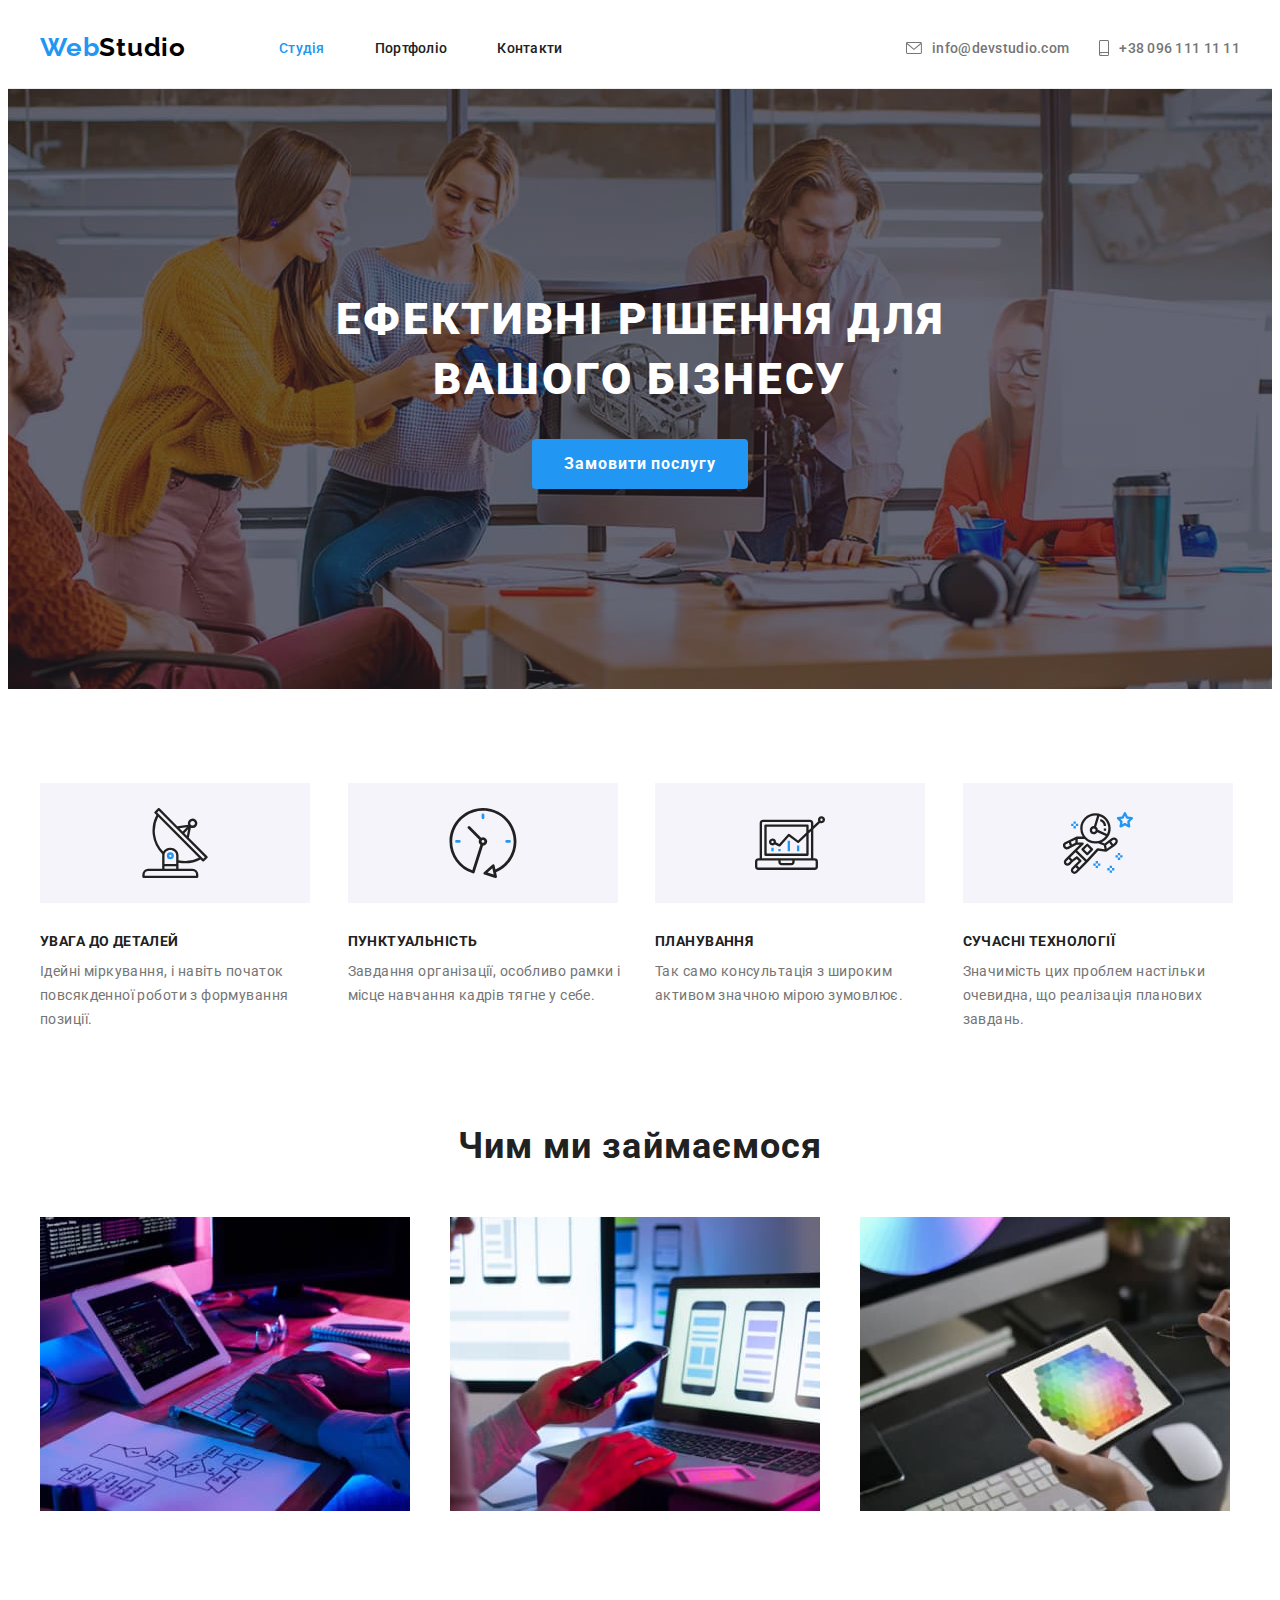
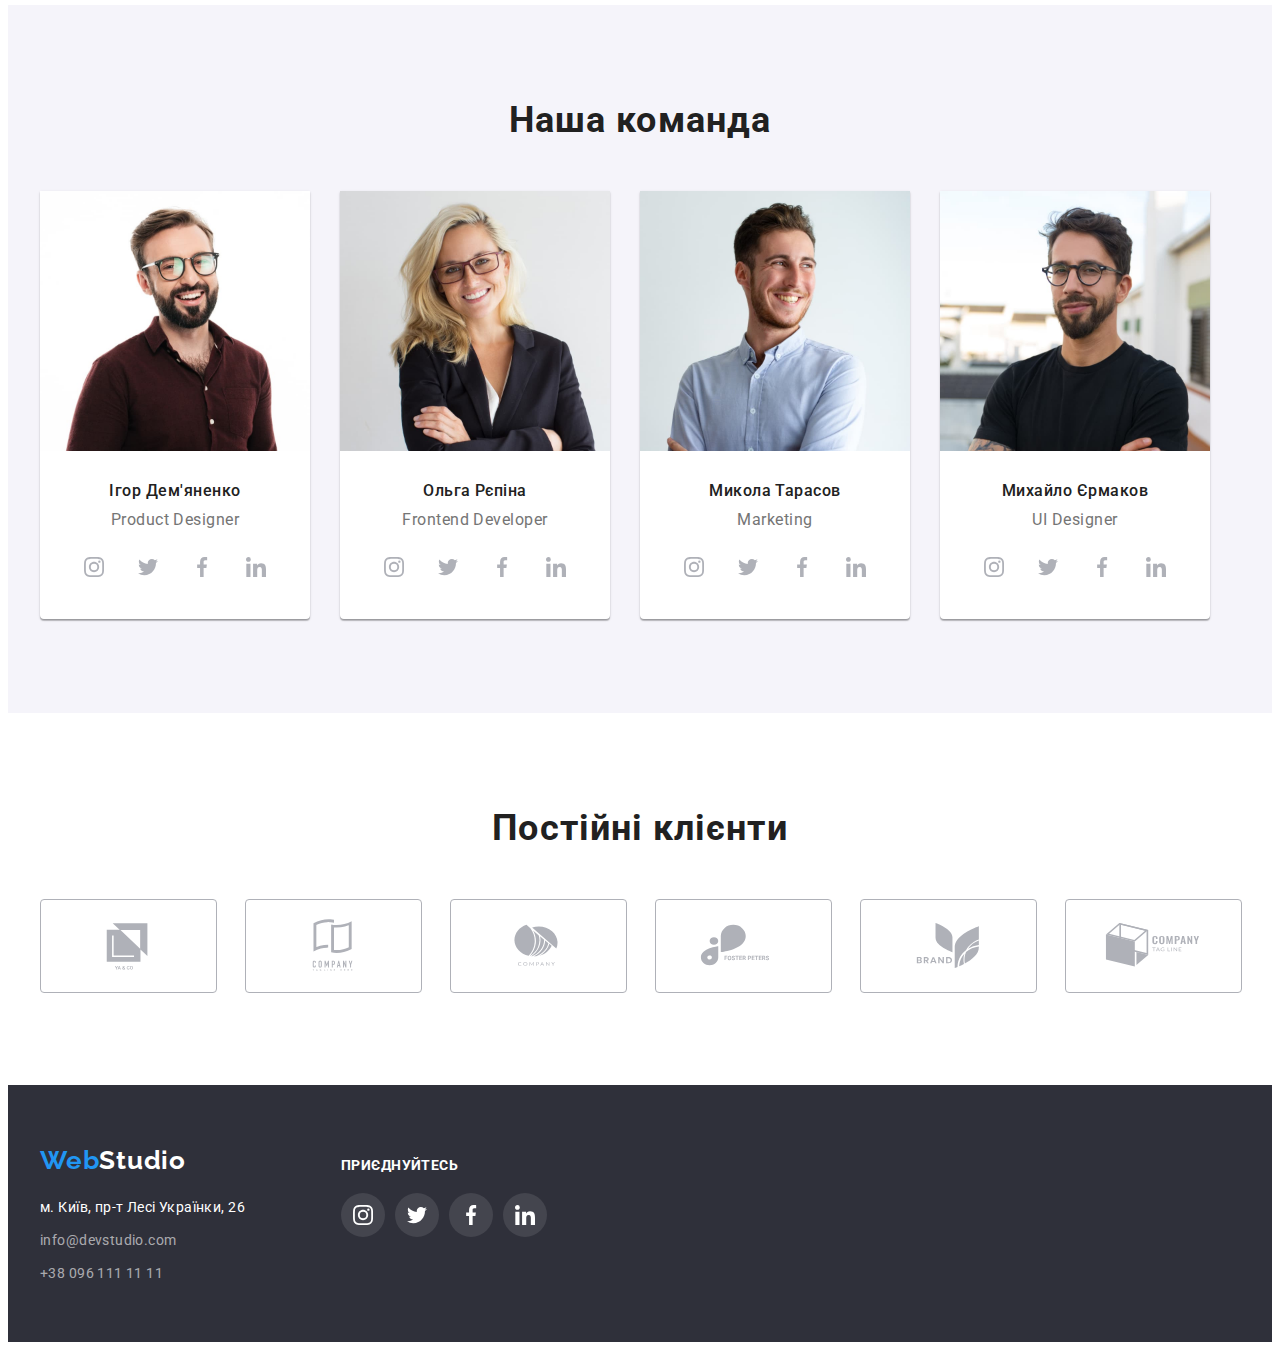
==== commit 5519c305: "hw-4" ====
--- a/index.html
+++ b/index.html
@@ -47,14 +47,20 @@
         </nav>
         <ul class="contacts-list list">
           <li class="contacts-item">
-            <a href="mailto:info@devstudio.com" class="contacts-link link"
-              >info@devstudio.com</a
+            <a href="mailto:info@devstudio.com" class="contacts-link link">
+              <svg class="envelope-icon">
+                <use href="./img/icons.svg#icon-envelope"></use>
+              </svg>
+              info@devstudio.com</a
             >
           </li>
 
           <li class="contacts-item">
-            <a href="tel:+380961111111" class="contacts-link link"
-              >+38 096 111 11 11</a
+            <a href="tel:+380961111111" class="contacts-link link">
+              <svg class="smartphone-icon">
+                <use href="./img/icons.svg#icon-smartphone"></use>
+              </svg>
+              +38 096 111 11 11</a
             >
           </li>
         </ul>
@@ -62,34 +68,59 @@
     </header>
     <main>
       <section class="hero section">
-        <h1 class="hero-title">Ефективні рішення для вашого бізнесу</h1>
-        <button type="button" class="hero-btn btn">Замовити послугу</button>
+        <div class="container">
+          <h1 class="hero-title">Ефективні рішення для вашого бізнесу</h1>
+          <button type="button" class="hero-btn btn">Замовити послугу</button>
+        </div>
       </section>
       <section class="advantages section">
         <div class="container">
           <h2 class="visually-hidden">Наші переваги</h2>
           <ul class="advantages-list list">
             <li class="advantages-item">
+              <div class="advantages-item-wrap">
+                <svg class="advantages-icon">
+                  <use href="./img/icons.svg#icon-antenna"></use>
+                </svg>
+              </div>
               <h3 class="advantages-title">Увага до деталей</h3>
               <p class="advantages-text">
                 Ідейні міркування, і навіть початок повсякденної роботи з
                 формування позиції.
               </p>
             </li>
+
             <li class="advantages-item">
+              <div class="advantages-item-wrap">
+                <svg class="advantages-icon">
+                  <use href="./img/icons.svg#icon-clock"></use>
+                </svg>
+              </div>
               <h3 class="advantages-title">Пунктуальність</h3>
               <p class="advantages-text">
                 Завдання організації, особливо рамки і місце навчання кадрів
                 тягне у себе.
               </p>
             </li>
+
             <li class="advantages-item">
+              <div class="advantages-item-wrap">
+                <svg class="advantages-icon">
+                  <use href="./img/icons.svg#icon-diagram"></use>
+                </svg>
+              </div>
               <h3 class="advantages-title">Планування</h3>
               <p class="advantages-text">
                 Так само консультація з широким активом значною мірою зумовлює.
               </p>
             </li>
+
             <li class="advantages-item">
+              <div class="advantages-item-wrap">
+                <svg class="advantages-icon">
+                  <use href="./img/icons.svg#icon-astronaut"></use>
+                </svg>
+              </div>
               <h3 class="advantages-title">Сучасні технології</h3>
               <p class="advantages-text">
                 Значимість цих проблем настільки очевидна, що реалізація
@@ -150,6 +181,56 @@
               <div class="team-wrap">
                 <h3 class="team-name">Ігор Дем'яненко</h3>
                 <p lang="eu" class="team-position">Product Designer</p>
+                <ul class="social-list list">
+                  <li class="social-item">
+                    <a
+                      href=""
+                      class="social-link link"
+                      target="_blank"
+                      rel="noreferrer noopener nofollow"
+                    >
+                      <svg class="social-icon">
+                        <use href="./img/icons.svg#icon-instagram"></use>
+                      </svg>
+                    </a>
+                  </li>
+                  <li class="social-item">
+                    <a
+                      href=""
+                      class="social-link link"
+                      target="_blank"
+                      rel="noreferrer noopener nofollow"
+                    >
+                      <svg class="social-icon">
+                        <use href="./img/icons.svg#icon-twitter"></use>
+                      </svg>
+                    </a>
+                  </li>
+                  <li class="social-item">
+                    <a
+                      href=""
+                      class="social-link link"
+                      target="_blank"
+                      rel="noreferrer noopener nofollow"
+                    >
+                      <svg class="social-icon">
+                        <use href="./img/icons.svg#icon-facebook"></use>
+                      </svg>
+                    </a>
+                  </li>
+                  <li class="social-item">
+                    <a
+                      href=""
+                      class="social-link link"
+                      target="_blank"
+                      rel="noreferrer noopener nofollow"
+                    >
+                      <svg class="social-icon">
+                        <use href="./img/icons.svg#icon-linkedin"></use>
+                      </svg>
+                    </a>
+                  </li>
+                </ul>
               </div>
             </li>
 
@@ -164,6 +245,56 @@
               <div class="team-wrap">
                 <h3 class="team-name">Ольга Рєпіна</h3>
                 <p lang="eu" class="team-position">Frontend Developer</p>
+                <ul class="social-list list">
+                  <li class="social-item">
+                    <a
+                      href=""
+                      class="social-link link"
+                      target="_blank"
+                      rel="noreferrer noopener nofollow"
+                    >
+                      <svg class="social-icon">
+                        <use href="./img/icons.svg#icon-instagram"></use>
+                      </svg>
+                    </a>
+                  </li>
+                  <li class="social-item">
+                    <a
+                      href=""
+                      class="social-link link"
+                      target="_blank"
+                      rel="noreferrer noopener nofollow"
+                    >
+                      <svg class="social-icon">
+                        <use href="./img/icons.svg#icon-twitter"></use>
+                      </svg>
+                    </a>
+                  </li>
+                  <li class="social-item">
+                    <a
+                      href=""
+                      class="social-link link"
+                      target="_blank"
+                      rel="noreferrer noopener nofollow"
+                    >
+                      <svg class="social-icon">
+                        <use href="./img/icons.svg#icon-facebook"></use>
+                      </svg>
+                    </a>
+                  </li>
+                  <li class="social-item">
+                    <a
+                      href=""
+                      class="social-link link"
+                      target="_blank"
+                      rel="noreferrer noopener nofollow"
+                    >
+                      <svg class="social-icon">
+                        <use href="./img/icons.svg#icon-linkedin"></use>
+                      </svg>
+                    </a>
+                  </li>
+                </ul>
               </div>
             </li>
 
@@ -178,6 +309,56 @@
               <div class="team-wrap">
                 <h3 class="team-name">Микола Тарасов</h3>
                 <p lang="eu" class="team-position">Marketing</p>
+                <ul class="social-list list">
+                  <li class="social-item">
+                    <a
+                      href=""
+                      class="social-link link"
+                      target="_blank"
+                      rel="noreferrer noopener nofollow"
+                    >
+                      <svg class="social-icon">
+                        <use href="./img/icons.svg#icon-instagram"></use>
+                      </svg>
+                    </a>
+                  </li>
+                  <li class="social-item">
+                    <a
+                      href=""
+                      class="social-link link"
+                      target="_blank"
+                      rel="noreferrer noopener nofollow"
+                    >
+                      <svg class="social-icon">
+                        <use href="./img/icons.svg#icon-twitter"></use>
+                      </svg>
+                    </a>
+                  </li>
+                  <li class="social-item">
+                    <a
+                      href=""
+                      class="social-link link"
+                      target="_blank"
+                      rel="noreferrer noopener nofollow"
+                    >
+                      <svg class="social-icon">
+                        <use href="./img/icons.svg#icon-facebook"></use>
+                      </svg>
+                    </a>
+                  </li>
+                  <li class="social-item">
+                    <a
+                      href=""
+                      class="social-link link"
+                      target="_blank"
+                      rel="noreferrer noopener nofollow"
+                    >
+                      <svg class="social-icon">
+                        <use href="./img/icons.svg#icon-linkedin"></use>
+                      </svg>
+                    </a>
+                  </li>
+                </ul>
               </div>
             </li>
 
@@ -192,42 +373,226 @@
               <div class="team-wrap">
                 <h3 class="team-name">Михайло Єрмаков</h3>
                 <p lang="eu" class="team-position">UI Designer</p>
-              </div>
+                <ul class="social-list list">
+                  <li class="social-item">
+                    <a
+                      href=""
+                      class="social-link link"
+                      target="_blank"
+                      rel="noreferrer noopener nofollow"
+                    >
+                      <svg class="social-icon">
+                        <use href="./img/icons.svg#icon-instagram"></use>
+                      </svg>
+                    </a>
+                  </li>
+                  <li class="social-item">
+                    <a
+                      href=""
+                      class="social-link link"
+                      target="_blank"
+                      rel="noreferrer noopener nofollow"
+                    >
+                      <svg class="social-icon">
+                        <use href="./img/icons.svg#icon-twitter"></use>
+                      </svg>
+                    </a>
+                  </li>
+                  <li class="social-item">
+                    <a
+                      href=""
+                      class="social-link link"
+                      target="_blank"
+                      rel="noreferrer noopener nofollow"
+                    >
+                      <svg class="social-icon">
+                        <use href="./img/icons.svg#icon-facebook"></use>
+                      </svg>
+                    </a>
+                  </li>
+                  <li class="social-item">
+                    <a
+                      href=""
+                      class="social-link link"
+                      target="_blank"
+                      rel="noreferrer noopener nofollow"
+                    >
+                      <svg class="social-icon">
+                        <use href="./img/icons.svg#icon-linkedin"></use>
+                      </svg>
+                    </a>
+                  </li>
+                </ul>
+              </div>
+            </li>
+          </ul>
+        </div>
+      </section>
+      <section class="clients section">
+        <div class="container">
+          <h2 class="clients-title">Постійні клієнти</h2>
+          <ul class="clients-list list">
+            <li class="clients-item">
+              <a
+                href=""
+                class="clients-link link"
+                target="_blank"
+                rel="noreferrer noopener nofollow"
+              >
+                <svg class="clients-icon">
+                  <use href="./img/icons.svg#icon-client-1"></use>
+                </svg>
+              </a>
+            </li>
+            <li class="clients-item">
+              <a
+                href=""
+                class="clients-link link"
+                target="_blank"
+                rel="noreferrer noopener nofollow"
+              >
+                <svg class="clients-icon">
+                  <use href="./img/icons.svg#icon-client-2"></use>
+                </svg>
+              </a>
+            </li>
+            <li class="clients-item">
+              <a
+                href=""
+                class="clients-link link"
+                target="_blank"
+                rel="noreferrer noopener nofollow"
+              >
+                <svg class="clients-icon">
+                  <use href="./img/icons.svg#icon-client-3"></use>
+                </svg>
+              </a>
+            </li>
+            <li class="clients-item">
+              <a
+                href=""
+                class="clients-link link"
+                target="_blank"
+                rel="noreferrer noopener nofollow"
+              >
+                <svg class="clients-icon">
+                  <use href="./img/icons.svg#icon-client-4"></use>
+                </svg>
+              </a>
+            </li>
+            <li class="clients-item">
+              <a
+                href=""
+                class="clients-link link"
+                target="_blank"
+                rel="noreferrer noopener nofollow"
+              >
+                <svg class="clients-icon">
+                  <use href="./img/icons.svg#icon-client-5"></use>
+                </svg>
+              </a>
+            </li>
+            <li class="clients-item">
+              <a
+                href=""
+                class="clients-link link"
+                target="_blank"
+                rel="noreferrer noopener nofollow"
+              >
+                <svg class="clients-icon">
+                  <use href="./img/icons.svg#icon-client-6"></use>
+                </svg>
+              </a>
             </li>
           </ul>
         </div>
       </section>
     </main>
     <footer class="footer">
-      <div class="container">
-        <a href="./index.html" lang="eu" class="footer-accent-logo link"
-          >Web<span class="footer-logo">Studio</span></a
-        >
-        <address class="address">
-          <ul class="address-list list">
-            <li class="address-item">
-              <a
-                href="https://maps.app.goo.gl/oo9JEj8RaT61p5Eb7"
-                target="_blank"
-                rel="noreferrer noopener nofollow"
-                class="first-address-link link"
-                >м. Київ, пр-т Лесі Українки, 26</a
-              >
-            </li>
-            <li class="address-item">
-              <a
-                href="mailto:info@devstudio.com"
-                class="secondary-address-link link"
-                >info@devstudio.com</a
-              >
-            </li>
-            <li class="address-item">
-              <a href="tel:+380961111111" class="secondary-address-link link"
-                >+38 096 111 11 11</a
-              >
+      <div class="container footer-wrap">
+        <div class="address-wrap">
+          <a href="./index.html" lang="eu" class="footer-accent-logo link"
+            >Web<span class="footer-logo">Studio</span></a
+          >
+          <address class="address">
+            <ul class="address-list list">
+              <li class="address-item">
+                <a
+                  href="https://maps.app.goo.gl/oo9JEj8RaT61p5Eb7"
+                  target="_blank"
+                  rel="noreferrer noopener nofollow"
+                  class="first-address-link link"
+                  >м. Київ, пр-т Лесі Українки, 26</a
+                >
+              </li>
+              <li class="address-item">
+                <a
+                  href="mailto:info@devstudio.com"
+                  class="secondary-address-link link"
+                  >info@devstudio.com</a
+                >
+              </li>
+              <li class="address-item">
+                <a href="tel:+380961111111" class="secondary-address-link link"
+                  >+38 096 111 11 11</a
+                >
+              </li>
+            </ul>
+          </address>
+        </div>
+        <div class="join-wrap">
+          <h2 class="join-title">Приєднуйтесь</h2>
+          <ul class="social-list list">
+            <li class="social-item">
+              <a
+                href=""
+                class="social-link footer-link link"
+                target="_blank"
+                rel="noreferrer noopener nofollow"
+              >
+                <svg class="social-icon">
+                  <use href="./img/icons.svg#icon-instagram"></use>
+                </svg>
+              </a>
+            </li>
+            <li class="social-item">
+              <a
+                href=""
+                class="social-link footer-link link"
+                target="_blank"
+                rel="noreferrer noopener nofollow"
+              >
+                <svg class="social-icon">
+                  <use href="./img/icons.svg#icon-twitter"></use>
+                </svg>
+              </a>
+            </li>
+            <li class="social-item">
+              <a
+                href=""
+                class="social-link footer-link link"
+                target="_blank"
+                rel="noreferrer noopener nofollow"
+              >
+                <svg class="social-icon">
+                  <use href="./img/icons.svg#icon-facebook"></use>
+                </svg>
+              </a>
+            </li>
+            <li class="social-item">
+              <a
+                href=""
+                class="social-link footer-link link"
+                target="_blank"
+                rel="noreferrer noopener nofollow"
+              >
+                <svg class="social-icon">
+                  <use href="./img/icons.svg#icon-linkedin"></use>
+                </svg>
+              </a>
             </li>
           </ul>
-        </address>
+        </div>
       </div>
     </footer>
   </body>
--- a/css/styles.css
+++ b/css/styles.css
@@ -4,11 +4,13 @@
   --accent-color: #2196f3;
   --black-color: #000;
   --white-color: #fff;
+  --primary-icon-color: #afb1b8;
   --address-secondary-color: rgba(255, 255, 255, 0.6);
   --primary-background-color: #fff;
   --secondary-background-color: #2f303a;
   --active-btn-background-color: #188ce8;
   --gray-background-color: #f5f4fa;
+  --hero-background-color: #c4c4c4;
 }
 
 p,
@@ -56,6 +58,7 @@
 }
 
 .section {
+  padding: 94px 0;
 }
 
 .container {
@@ -125,13 +128,13 @@
 
 .contacts-list {
   display: flex;
-}
-
-.contacts-item:first-child {
-  margin-right: 50px;
+  gap: 30px;
 }
 
 .contacts-link {
+  display: flex;
+  align-items: center;
+  gap: 10px;
   padding-top: 32px;
   padding-bottom: 32px;
 
@@ -139,7 +142,19 @@
   font-size: 14px;
   letter-spacing: 0.02em;
 
-  color: var(--primary-color);
+  color: inherit;
+}
+
+.envelope-icon {
+  width: 16px;
+  height: 12px;
+  fill: currentColor;
+}
+
+.smartphone-icon {
+  width: 10px;
+  height: 16px;
+  fill: currentColor;
 }
 
 .navigation-link:hover,
@@ -147,16 +162,27 @@
 .contacts-link:hover,
 .contacts-link:focus {
   color: var(--accent-color);
+  fill: currentColor;
 }
 
 /* --------------------------HERO------------------------ */
 
 .hero {
+  max-width: 1600px;
+  margin: 0 auto;
   padding: 200px 0;
 
   text-align: center;
 
-  background-color: var(--secondary-background-color);
+  background-color: var(--hero-background-color);
+  background-image: linear-gradient(
+      rgba(47, 48, 58, 0.4),
+      rgba(47, 48, 58, 0.4)
+    ),
+    url(../img/hero-bg.jpg);
+  background-repeat: no-repeat;
+  background-position: center;
+  background-size: cover;
 }
 
 .hero-title {
@@ -193,12 +219,12 @@
 .hero-btn:hover,
 .hero-btn:focus {
   background-color: var(--active-btn-background-color);
+  box-shadow: 0 4px 4px 0 rgba(0, 0, 0, 0.15);
 }
 
 /* --------------------------Advantages------------------------ */
 
 .advantages {
-  padding: 94px 0;
 }
 
 .visually-hidden {
@@ -224,6 +250,20 @@
   flex-basis: calc((100% - 90px) / 4);
 }
 
+.advantages-item-wrap {
+  margin-bottom: 30px;
+  text-align: center;
+  width: 270px;
+  height: 120px;
+  background-color: var(--gray-background-color);
+}
+
+.advantages-icon {
+  margin-top: 25px;
+  width: 70px;
+  height: 70px;
+}
+
 .advantages-title {
   margin-bottom: 10px;
 
@@ -242,7 +282,7 @@
 /* --------------------------Work------------------------ */
 
 .work {
-  padding-bottom: 94px;
+  padding: 0 0 94px 0;
 }
 
 .work-title {
@@ -270,8 +310,6 @@
 /* --------------------------Team------------------------ */
 
 .team {
-  padding: 94px 0;
-
   background-color: var(--gray-background-color);
 }
 
@@ -296,6 +334,8 @@
   border-radius: 0 0 4px 4px;
 
   background-color: var(--primary-background-color);
+  box-shadow: 0 2px 1px 0 rgba(0, 0, 0, 0.2), 0 1px 1px 0 rgba(0, 0, 0, 0.14),
+    0 1px 3px 0 rgba(0, 0, 0, 0.12);
 }
 
 .team-wrap {
@@ -306,6 +346,7 @@
 }
 
 .team-name {
+  margin-bottom: 10px;
   font-weight: 500;
   font-size: 16px;
   letter-spacing: 0.03em;
@@ -315,9 +356,96 @@
 }
 
 .team-position {
+  margin-bottom: 16px;
   font-size: 16px;
   letter-spacing: 0.03em;
   text-align: center;
+}
+
+.social-list {
+  display: flex;
+  justify-content: center;
+  gap: 10px;
+}
+
+.social-item {
+  width: 44px;
+  height: 44px;
+}
+
+.social-link {
+  display: flex;
+  align-items: center;
+  justify-content: center;
+  width: 100%;
+  height: 100%;
+  border-radius: 50%;
+
+  background-color: var(--primary-background-color);
+  color: var(--primary-icon-color);
+}
+
+.social-icon {
+  width: 20px;
+  height: 20px;
+
+  fill: currentColor;
+}
+
+.social-link:hover,
+.social-link:focus {
+  background-color: var(--accent-color);
+  color: var(--white-color);
+}
+
+/* --------------------------Clients------------------------ */
+
+.clients {
+}
+.clients-title {
+  margin-bottom: 50px;
+
+  font-weight: 700;
+  font-size: 36px;
+  letter-spacing: 0.03em;
+  text-align: center;
+
+  color: var(--secondary-color);
+}
+
+.clients-list {
+  display: flex;
+  gap: 30px;
+}
+
+.clients-item {
+  height: 92px;
+  flex-basis: calc((100% - 150px) / 6);
+}
+
+.clients-link {
+  display: flex;
+  justify-content: center;
+  align-items: center;
+  width: 100%;
+  height: 100%;
+
+  border: 1px solid var(--primary-icon-color);
+  border-radius: 4px;
+  color: var(--primary-icon-color);
+}
+
+.clients-icon {
+  width: 106px;
+  height: 60px;
+
+  fill: currentColor;
+}
+
+.clients-link:hover,
+.clients-link:focus {
+  color: var(--accent-color);
+  border: 1px solid var(--accent-color);
 }
 
 /* --------------------------Footer------------------------ */
@@ -328,6 +456,10 @@
 
   background-color: var(--secondary-background-color);
 }
+.footer-wrap {
+  display: flex;
+}
+
 .footer-accent-logo {
   display: inline-block;
   margin-bottom: 20px;
@@ -346,6 +478,11 @@
 
 .address {
   font-style: normal;
+}
+
+.address-wrap {
+  min-width: 231px;
+  margin-right: 70px;
 }
 
 .address-list {
@@ -375,10 +512,25 @@
   color: var(--accent-color);
 }
 
+.join-wrap {
+}
+
+.join-title {
+  padding-top: 12px;
+  padding-bottom: 20px;
+  font-size: 14px;
+  text-transform: uppercase;
+  color: var(--white-color);
+}
+
+.footer-link {
+  background-color: rgba(255, 255, 255, 0.1);
+  color: var(--white-color);
+}
+
 /* --------------------------Portfolio------------------------ */
 
 .portfolio {
-  padding: 94px 0;
 }
 
 .portfolio-title {
@@ -413,6 +565,8 @@
 .filter-btn:focus {
   background-color: var(--accent-color);
   color: var(--white-color);
+  box-shadow: 0 2px 2px 0 rgba(0, 0, 0, 0.12), 0 1px 2px 0 rgba(0, 0, 0, 0.08),
+    0 3px 1px 0 rgba(0, 0, 0, 0.1);
 }
 
 .portfolio-list {
@@ -423,6 +577,12 @@
 
 .portfolio-item {
   flex-basis: calc((100% - 60px) / 3);
+}
+
+.portfolio-item:hover,
+.portfolio-item:focus {
+  box-shadow: 1px 4px 6px 0 rgba(0, 0, 0, 0.16), 0 4px 4px 0 rgba(0, 0, 0, 0.06),
+    0 1px 1px 0 rgba(0, 0, 0, 0.12);
 }
 
 .portfolio-link {
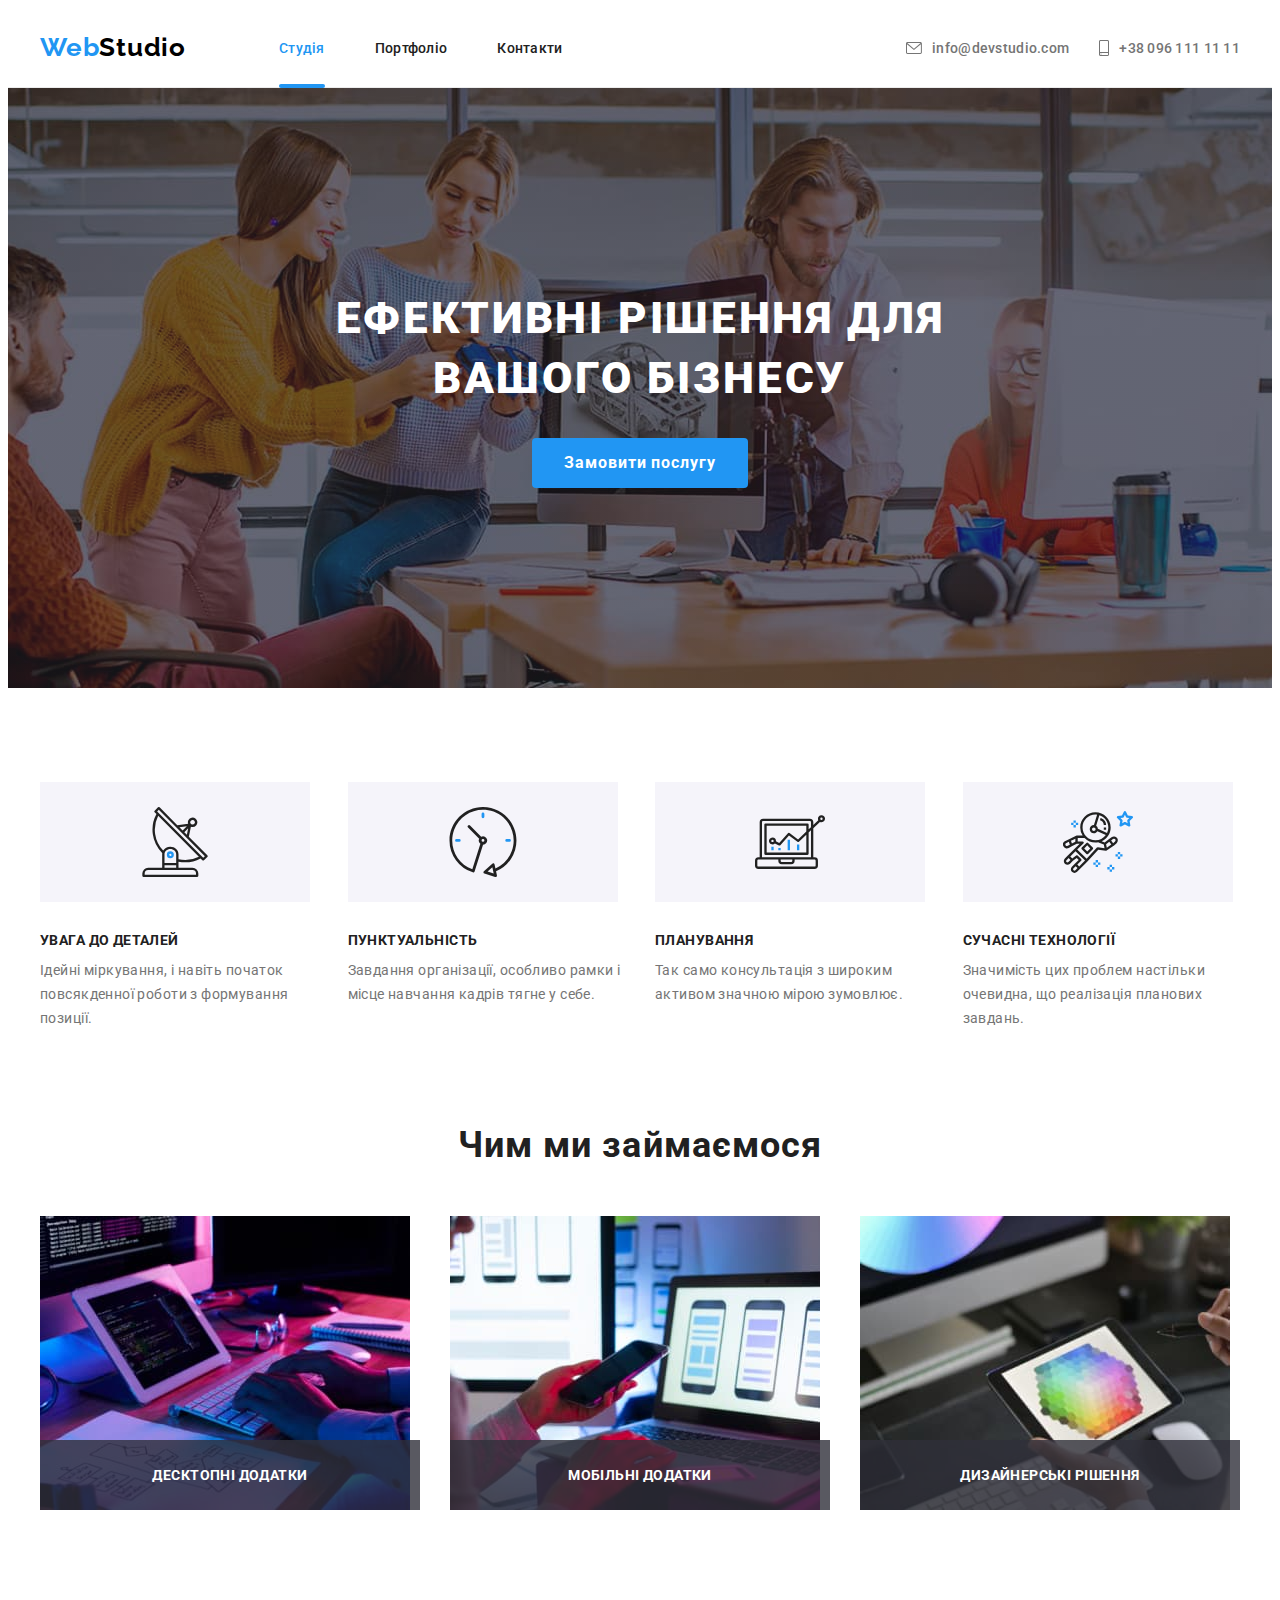
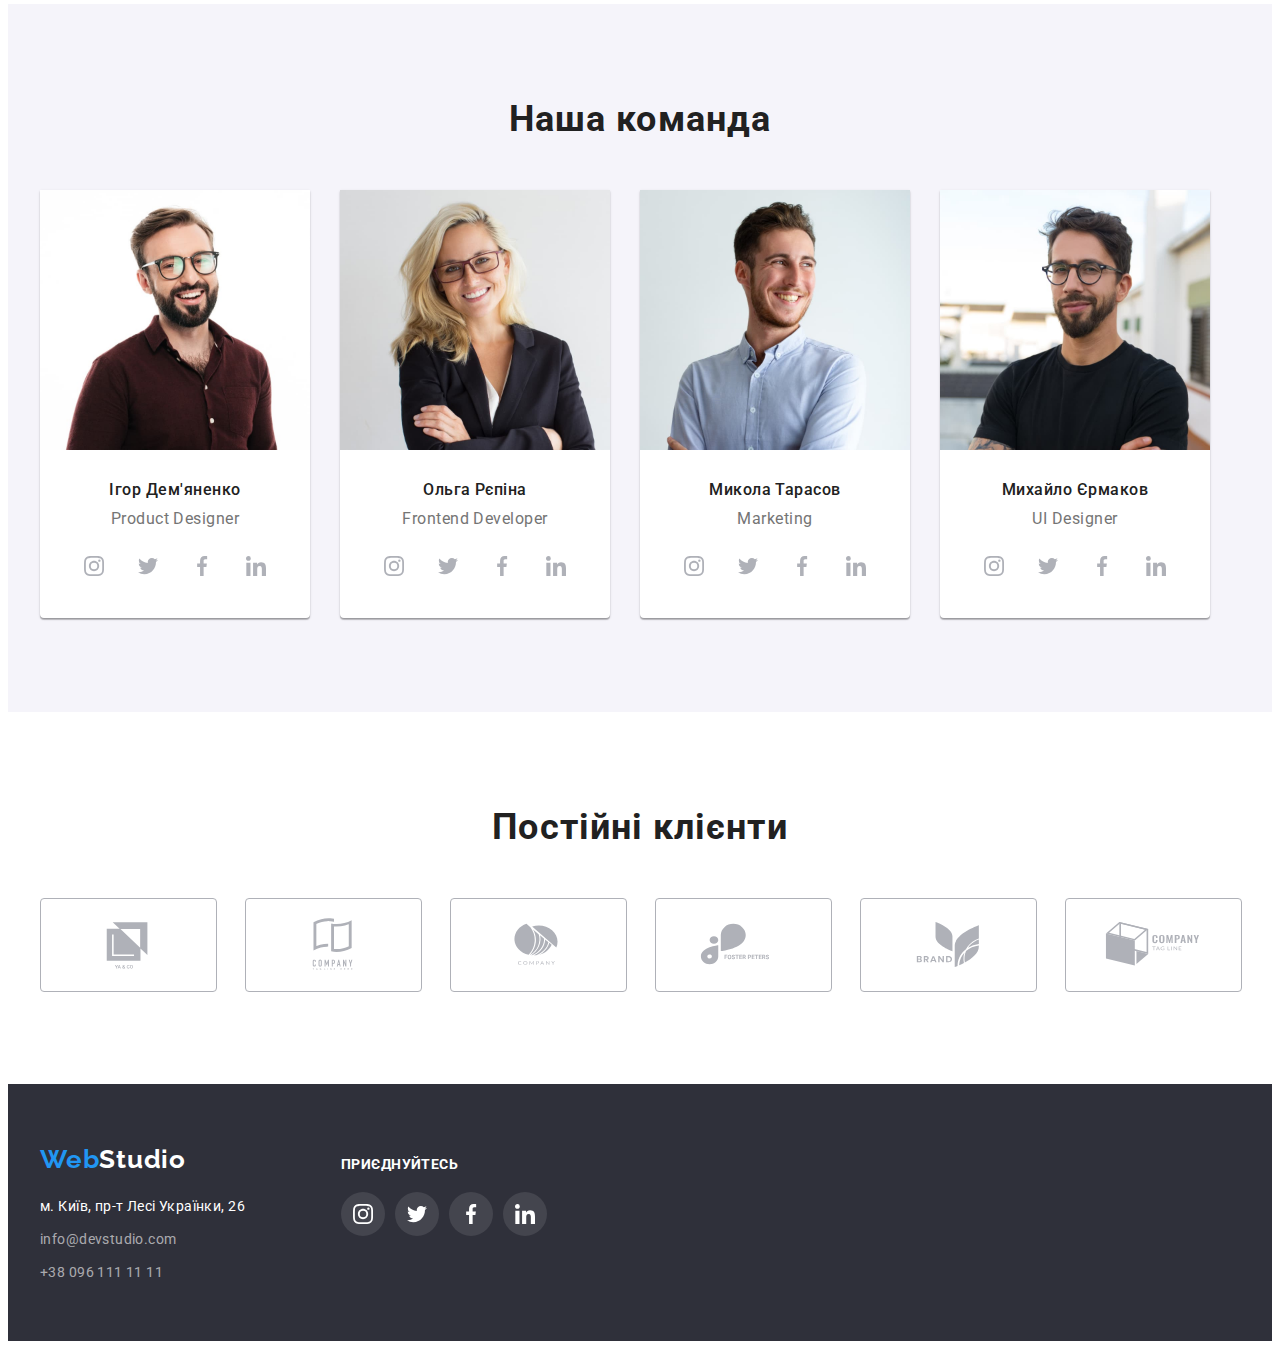
==== commit c225fcbf: "hw-5" ====
--- a/index.html
+++ b/index.html
@@ -70,7 +70,9 @@
       <section class="hero section">
         <div class="container">
           <h1 class="hero-title">Ефективні рішення для вашого бізнесу</h1>
-          <button type="button" class="hero-btn btn">Замовити послугу</button>
+          <button type="button" class="hero-btn btn" data-modal-open>
+            Замовити послугу
+          </button>
         </div>
       </section>
       <section class="advantages section">
@@ -137,31 +139,34 @@
             <li class="work-item">
               <img
                 src="./img/box-1.jpg"
-                alt="Ми створюємо сайт"
+                alt="Десктопні додатки"
                 width="370"
                 height="294"
                 class="work-image"
               />
+              <p class="work-text">Десктопні додатки</p>
             </li>
 
             <li class="work-item">
               <img
                 src="./img/box-2.jpg"
-                alt="Ми тестуємо сайт"
+                alt="Мобільні додатки"
                 width="370"
                 height="294"
                 class="work-image"
               />
+              <p class="work-text">Мобільні додатки</p>
             </li>
 
             <li class="work-item">
               <img
                 src="./img/box-3.jpg"
-                alt="Ми робимо дезайн сайту"
+                alt="Дизайнерські рішення"
                 width="370"
                 height="294"
                 class="work-image"
               />
+              <p class="work-text">Дизайнерські рішення</p>
             </li>
           </ul>
         </div>
@@ -595,5 +600,15 @@
         </div>
       </div>
     </footer>
+    <div class="backdrop is-hidden" data-modal>
+      <div class="modal">
+        <button class="modal-close-btn" data-modal-close>
+          <svg class="modal-close-icon">
+            <use href="./img/icons.svg#icon-close-modal"></use>
+          </svg>
+        </button>
+      </div>
+    </div>
+    <script src="./js/modal.js"></script>
   </body>
 </html>
--- a/css/styles.css
+++ b/css/styles.css
@@ -11,6 +11,10 @@
   --active-btn-background-color: #188ce8;
   --gray-background-color: #f5f4fa;
   --hero-background-color: #c4c4c4;
+  --work-overlay: rgba(47, 48, 58, 0.8);
+  --portfolio-overlay: rgba(33, 150, 243, 0.9);
+  --backdrop-background-color: rgba(0, 0, 0, 0.2);
+  --animation: 250ms cubic-bezier(0.4, 0, 0.2, 1);
 }
 
 p,
@@ -110,22 +114,55 @@
 .navigation-item {
 }
 
-.navigation-link {
+.navigation-link,
+.contacts-link {
+  position: relative;
   display: block;
   padding-top: 32px;
-  padding-bottom: 32px;
+  padding-bottom: 31px;
 
   font-weight: 500;
   font-size: 14px;
   letter-spacing: 0.02em;
 
   color: var(--secondary-color);
+
+  transition: color var(--animation);
+}
+
+.navigation-link::after,
+.contacts-link::after {
+  content: "";
+  display: block;
+  position: absolute;
+  bottom: -1px;
+  width: 100%;
+  height: 4px;
+
+  border-radius: 2px;
+  background-color: var(--accent-color);
+
+  transform: scaleX(0);
+  transition: transform var(--animation);
+}
+
+.navigation-link:hover::after,
+.navigation-link:focus::after,
+.contacts-link:hover::after,
+.contacts-link:focus::after {
+  transform: scaleX(1);
 }
 
 .navigation-link.current {
   color: var(--accent-color);
 }
 
+.navigation-link.current::after {
+  background-color: var(--accent-color);
+
+  transform: scaleX(1);
+}
+
 .contacts-list {
   display: flex;
   gap: 30px;
@@ -135,12 +172,6 @@
   display: flex;
   align-items: center;
   gap: 10px;
-  padding-top: 32px;
-  padding-bottom: 32px;
-
-  font-weight: 500;
-  font-size: 14px;
-  letter-spacing: 0.02em;
 
   color: inherit;
 }
@@ -148,12 +179,14 @@
 .envelope-icon {
   width: 16px;
   height: 12px;
+
   fill: currentColor;
 }
 
 .smartphone-icon {
   width: 10px;
   height: 16px;
+
   fill: currentColor;
 }
 
@@ -214,6 +247,7 @@
 
   color: var(--white-color);
   background-color: var(--accent-color);
+  transition: background-color var(--animation);
 }
 
 .hero-btn:hover,
@@ -301,10 +335,23 @@
 }
 
 .work-item {
+  position: relative;
   flex-basis: calc((100% - 60px) / 3);
 }
 
 .work-image {
+}
+
+.work-text {
+  position: absolute;
+  bottom: 0;
+  width: 100%;
+  padding: 27px 0;
+  font-weight: 700;
+  text-transform: uppercase;
+  text-align: center;
+  color: var(--white-color);
+  background-color: var(--work-overlay);
 }
 
 /* --------------------------Team------------------------ */
@@ -383,6 +430,7 @@
 
   background-color: var(--primary-background-color);
   color: var(--primary-icon-color);
+  transition: background-color var(--animation), color var(--animation);
 }
 
 .social-icon {
@@ -433,6 +481,7 @@
   border: 1px solid var(--primary-icon-color);
   border-radius: 4px;
   color: var(--primary-icon-color);
+  transition: color var(--animation), border var(--animation);
 }
 
 .clients-icon {
@@ -499,10 +548,12 @@
 
 .first-address-link {
   color: var(--white-color);
+  transition: color var(--animation);
 }
 
 .secondary-address-link {
   color: var(--address-secondary-color);
+  transition: color var(--animation);
 }
 
 .first-address-link:hover,
@@ -559,6 +610,8 @@
   color: var(--secondary-color);
   background-color: var(--gray-background-color);
   cursor: pointer;
+  transition: background-color var(--animation), color var(--animation),
+    box-shadow var(--animation);
 }
 
 .filter-btn:hover,
@@ -577,6 +630,7 @@
 
 .portfolio-item {
   flex-basis: calc((100% - 60px) / 3);
+  transition: box-shadow var(--animation);
 }
 
 .portfolio-item:hover,
@@ -588,13 +642,42 @@
 .portfolio-link {
 }
 
+.portfolio-wrap {
+  position: relative;
+  overflow: hidden;
+}
+
 .portfolio-image {
 }
+
+.portfolio-overlay {
+  position: absolute;
+  top: 0;
+  transform: translateY(100%);
+  height: 100%;
+  padding: 63px 24px;
+  font-size: 18px;
+  line-height: 1.56;
+  letter-spacing: 0.03em;
+  color: var(--white-color);
+  background-color: var(--portfolio-overlay);
+  overflow: auto;
+  opacity: 0;
+  transition: transform var(--animation), opacity var(--animation);
+}
+
+.portfolio-item:hover .portfolio-overlay,
+.portfolio-item:focus .portfolio-overlay {
+  transform: translateY(0);
+  opacity: 1;
+}
+
 .portfolio-item-wrap {
   padding: 20px 24px;
   border: 1px solid #eee;
   border-top: 0;
 }
+
 .portfolio-name {
   margin-bottom: 4px;
   font-weight: 700;
@@ -610,3 +693,67 @@
   letter-spacing: 0.03em;
   color: var(--primary-color);
 }
+
+/* --------------------------Modal------------------------ */
+.backdrop {
+  position: fixed;
+  top: 0;
+  left: 0;
+  width: 100%;
+  height: 100%;
+  position: fixed;
+  background-color: var(--backdrop-background-color);
+
+  opacity: 1;
+  transition: opacity var(--animation), visibility var(--animation);
+}
+
+.backdrop.is-hidden {
+  visibility: hidden;
+  opacity: 0;
+  pointer-events: none;
+}
+
+.backdrop.is-hidden .modal {
+  transform: translate(-50%, -50%) scale(0.1);
+}
+
+.modal {
+  position: absolute;
+  top: 50%;
+  left: 50%;
+  transform: translate(-50%, -50%) scale(1);
+
+  border-radius: 4px;
+  min-width: 528px;
+  min-height: 581px;
+
+  box-shadow: 0 2px 1px 0 rgba(0, 0, 0, 0.2), 0 1px 1px 0 rgba(0, 0, 0, 0.14),
+    0 1px 3px 0 rgba(0, 0, 0, 0.12);
+  background-color: #fff;
+
+  transition: transform var(--animation);
+}
+
+.modal-close-btn {
+  position: absolute;
+  top: 8px;
+  right: 8px;
+  display: flex;
+  align-items: center;
+  width: 30px;
+  height: 30px;
+  border-radius: 100%;
+  border: 1px solid rgba(0, 0, 0, 0.1);
+  cursor: pointer;
+  transition: fill var(--animation);
+}
+
+.modal-close-btn:hover {
+  fill: var(--accent-color);
+}
+
+.modal-close-icon {
+  width: 18px;
+  height: 18px;
+}
